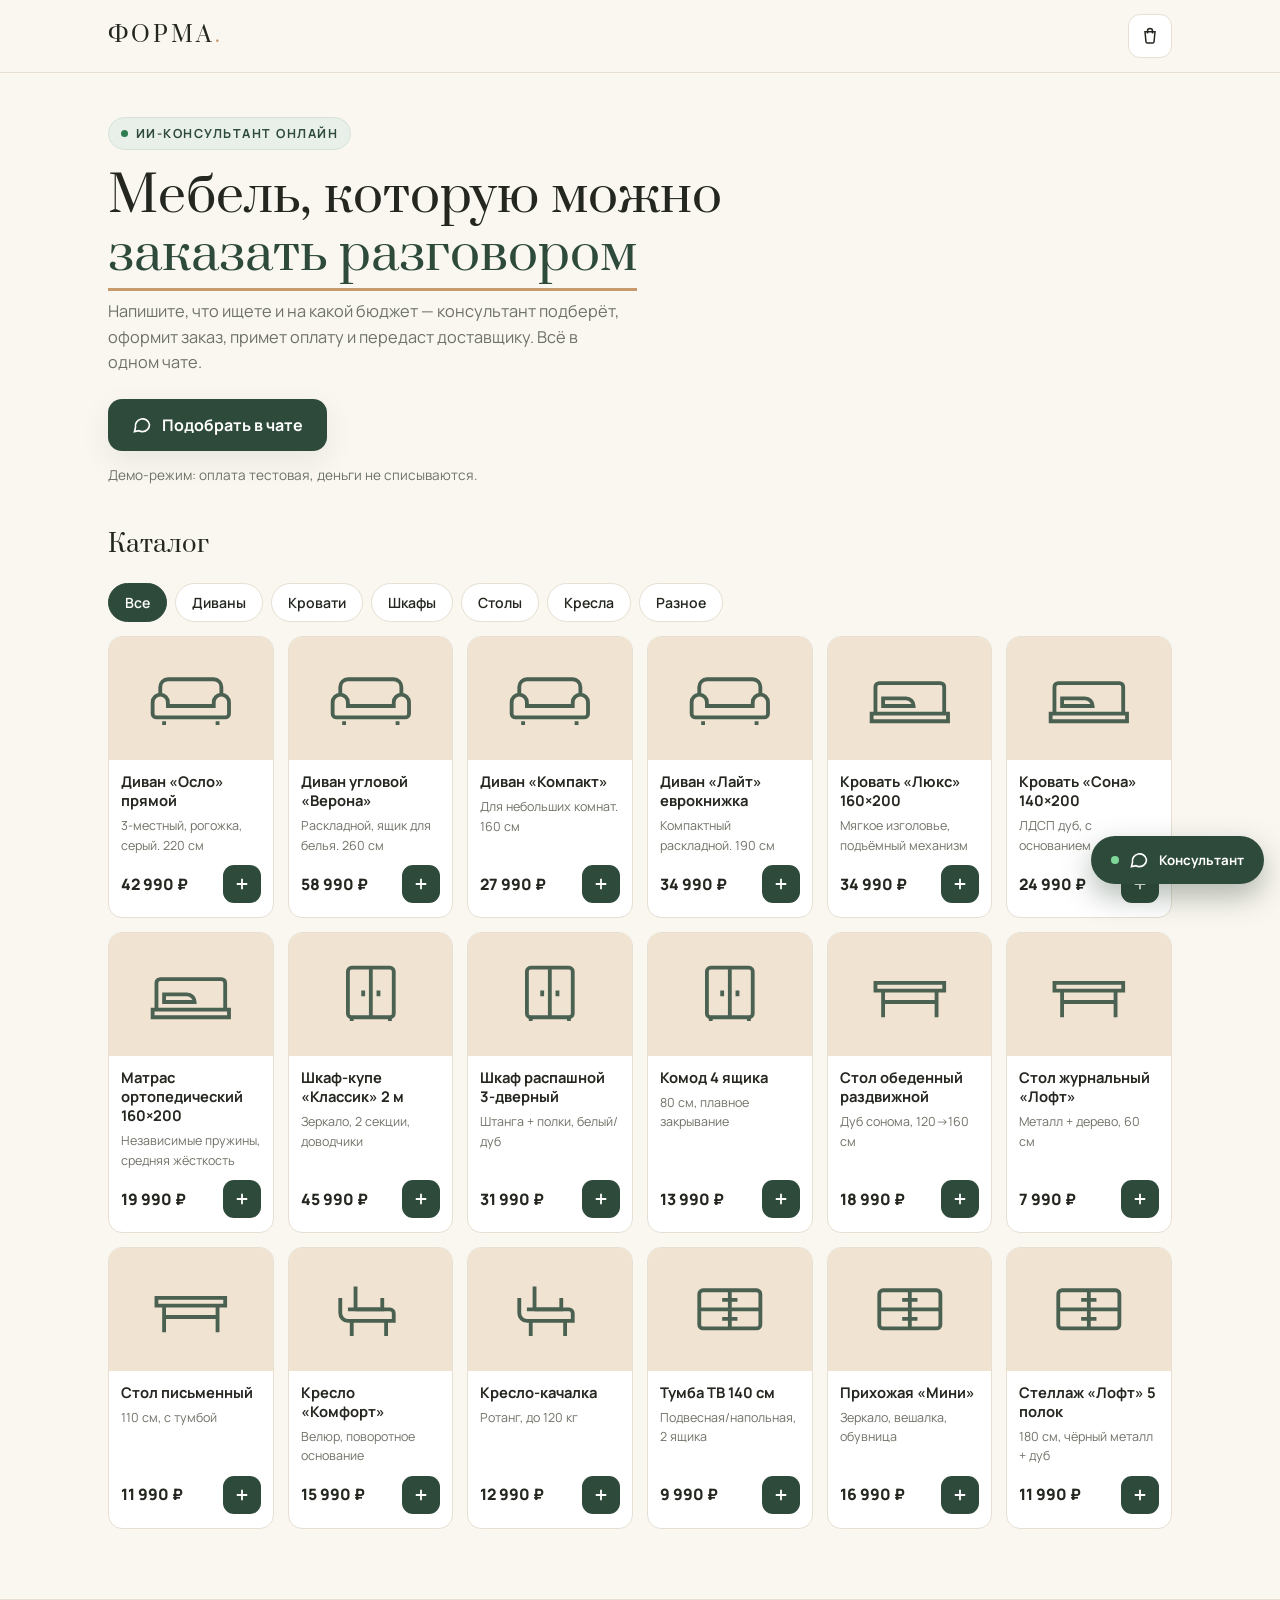
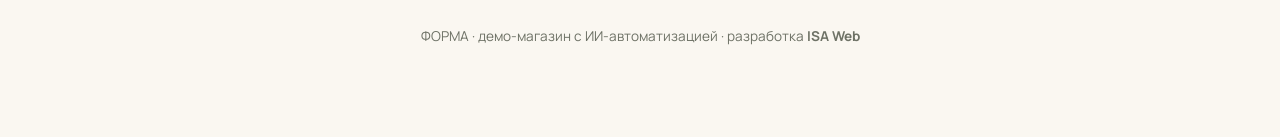
==== index.html @ 39d4b21c "ФОРМА: магазин с ИИ-консультантом" ====
<!DOCTYPE html>
<html lang="ru">
<head>
<meta charset="UTF-8">
<meta name="viewport" content="width=device-width, initial-scale=1.0">
<title>ФОРМА — мебель с ИИ-консультантом</title>
<meta name="description" content="Мебельный магазин, где заказ оформляется в диалоге: подбор, корзина, оплата и передача доставщику — всё в одном чате.">
<link rel="preconnect" href="https://fonts.googleapis.com">
<link rel="preconnect" href="https://fonts.gstatic.com" crossorigin>
<link href="https://fonts.googleapis.com/css2?family=Prata&family=Manrope:wght@400;500;600;700;800&display=swap" rel="stylesheet">
<style>
:root{
  --bg:#FAF7F1;
  --ink:#23271F;
  --muted:#6E7266;
  --forest:#2E4A3B;
  --forest-deep:#213829;
  --oak:#C8996A;
  --oak-soft:#F0E3D2;
  --line:#E6DFD2;
  --card:#FFFFFF;
  --ok:#2E7D4F;
  --r:14px;
  --shadow:0 10px 30px rgba(35,39,31,.08);
  font-size:16px;
}
*{margin:0;padding:0;box-sizing:border-box}
html{scroll-behavior:smooth}
body{
  font-family:'Manrope',system-ui,sans-serif;
  background:var(--bg);color:var(--ink);
  line-height:1.55;
  -webkit-font-smoothing:antialiased;
}
button{font-family:inherit;cursor:pointer;border:none;background:none;touch-action:manipulation}
img,svg{display:block}

/* ---------- header ---------- */
header{
  position:sticky;top:0;z-index:40;
  background:rgba(250,247,241,.92);backdrop-filter:blur(10px);
  border-bottom:1px solid var(--line);
}
.hwrap{max-width:1100px;margin:0 auto;padding:14px 18px;display:flex;align-items:center;justify-content:space-between;gap:12px}
.brand{font-family:'Prata',serif;font-size:1.35rem;letter-spacing:.14em}
.brand span{color:var(--oak)}
.hbtns{display:flex;gap:8px;align-items:center}
.iconbtn{
  position:relative;width:44px;height:44px;border-radius:12px;
  display:grid;place-items:center;color:var(--ink);
  border:1px solid var(--line);background:var(--card);
  transition:background .15s;
}
.iconbtn:active{background:var(--oak-soft)}
.badge{
  position:absolute;top:-6px;right:-6px;min-width:20px;height:20px;padding:0 5px;
  background:var(--forest);color:#fff;border-radius:10px;
  font-size:.72rem;font-weight:800;display:none;place-items:center;
}
.badge.on{display:grid}

/* ---------- hero ---------- */
.hero{max-width:1100px;margin:0 auto;padding:44px 18px 30px}
.eyebrow{
  display:inline-flex;align-items:center;gap:8px;
  font-size:.78rem;font-weight:700;letter-spacing:.12em;text-transform:uppercase;
  color:var(--forest);background:#E9F0EA;border:1px solid #D6E2D8;
  padding:6px 12px;border-radius:999px;margin-bottom:18px;
}
.eyebrow i{width:7px;height:7px;border-radius:50%;background:var(--ok);animation:pulse 2s infinite}
@keyframes pulse{0%,100%{opacity:1}50%{opacity:.35}}
h1{
  font-family:'Prata',serif;font-weight:400;
  font-size:clamp(1.9rem,5.6vw,3.1rem);
  line-height:1.16;max-width:640px;
}
h1 em{font-style:normal;color:var(--forest);border-bottom:3px solid var(--oak)}
.sub{margin:16px 0 24px;color:var(--muted);max-width:520px;font-size:1.02rem}
.cta{
  display:inline-flex;align-items:center;gap:10px;
  background:var(--forest);color:#fff;
  padding:15px 24px;border-radius:14px;
  font-weight:700;font-size:1rem;
  box-shadow:var(--shadow);
  transition:transform .15s,background .15s;
}
.cta:hover{background:var(--forest-deep)}
.cta:active{transform:scale(.97)}
.cta svg{width:20px;height:20px}
.hero-note{margin-top:14px;font-size:.85rem;color:var(--muted)}

/* ---------- catalog ---------- */
.cat-section{max-width:1100px;margin:0 auto;padding:10px 18px 70px}
.cat-head{display:flex;align-items:baseline;justify-content:space-between;gap:14px;margin-bottom:16px}
.cat-head h2{font-family:'Prata',serif;font-weight:400;font-size:1.5rem}
.chips{display:flex;gap:8px;overflow-x:auto;padding:4px 0 14px;-webkit-overflow-scrolling:touch;scrollbar-width:none}
.chips::-webkit-scrollbar{display:none}
.chip{
  flex:0 0 auto;padding:9px 16px;border-radius:999px;
  border:1px solid var(--line);background:var(--card);
  font-weight:600;font-size:.88rem;color:var(--ink);
  transition:all .15s;
}
.chip.on{background:var(--forest);border-color:var(--forest);color:#fff}
.grid{display:grid;grid-template-columns:repeat(auto-fill,minmax(165px,1fr));gap:14px}
.pcard{
  background:var(--card);border:1px solid var(--line);border-radius:var(--r);
  overflow:hidden;display:flex;flex-direction:column;
  transition:transform .18s,box-shadow .18s;
}
.pcard:hover{transform:translateY(-3px);box-shadow:var(--shadow)}
.pimg{aspect-ratio:4/3;background:var(--oak-soft);display:grid;place-items:center}
.pimg svg{width:56%;height:56%;color:var(--forest);opacity:.85}
.pbody{padding:12px 12px 14px;display:flex;flex-direction:column;gap:6px;flex:1}
.pname{font-weight:700;font-size:.92rem;line-height:1.3}
.pdesc{font-size:.78rem;color:var(--muted);flex:1}
.prow{display:flex;align-items:center;justify-content:space-between;gap:8px;margin-top:4px}
.price{font-weight:800;font-size:.98rem}
.addbtn{
  width:38px;height:38px;border-radius:11px;background:var(--forest);color:#fff;
  display:grid;place-items:center;transition:background .15s,transform .1s;
}
.addbtn:active{transform:scale(.9)}
.addbtn svg{width:18px;height:18px}

/* ---------- footer ---------- */
footer{border-top:1px solid var(--line);padding:26px 18px 90px;text-align:center;color:var(--muted);font-size:.85rem}

/* ---------- chat FAB ---------- */
.fab{
  position:fixed;right:16px;bottom:16px;z-index:50;
  display:flex;align-items:center;gap:10px;
  background:var(--forest);color:#fff;
  padding:14px 20px;border-radius:999px;
  font-weight:700;box-shadow:0 12px 30px rgba(33,56,41,.35);
  transition:transform .15s;
}
.fab:active{transform:scale(.95)}
.fab svg{width:20px;height:20px}
.fab .dot{width:8px;height:8px;border-radius:50%;background:#7FD79A;animation:pulse 2s infinite}

/* ---------- chat panel ---------- */
.chat{
  position:fixed;inset:0;z-index:100;display:none;flex-direction:column;
  background:var(--bg);
}
.chat.open{display:flex}
@media(min-width:760px){
  .chat{inset:auto 20px 20px auto;width:410px;height:min(680px,calc(100vh - 40px));
    border-radius:20px;border:1px solid var(--line);box-shadow:0 24px 60px rgba(35,39,31,.25);overflow:hidden}
}
.chead{
  display:flex;align-items:center;gap:12px;padding:14px 16px;
  background:var(--forest);color:#fff;
}
.avatar{
  width:40px;height:40px;border-radius:50%;background:var(--oak);
  display:grid;place-items:center;font-weight:800;font-size:1rem;color:var(--forest-deep);
  flex:0 0 auto;
}
.cwho{flex:1;min-width:0}
.cwho b{display:block;font-size:.95rem}
.cstatus{font-size:.76rem;opacity:.85;display:flex;align-items:center;gap:6px}
.cstatus i{width:6px;height:6px;border-radius:50%;background:#7FD79A}
.cclose{width:40px;height:40px;border-radius:10px;display:grid;place-items:center;color:#fff}
.cclose svg{width:20px;height:20px}
.cbody{flex:1;overflow-y:auto;padding:16px 14px;display:flex;flex-direction:column;gap:10px;-webkit-overflow-scrolling:touch}
.msg{max-width:82%;padding:11px 14px;border-radius:16px;font-size:.93rem;white-space:pre-wrap;word-break:break-word;animation:in .18s ease}
@keyframes in{from{opacity:0;transform:translateY(6px)}to{opacity:1;transform:none}}
.msg.bot{align-self:flex-start;background:var(--card);border:1px solid var(--line);border-bottom-left-radius:6px}
.msg.user{align-self:flex-end;background:var(--forest);color:#fff;border-bottom-right-radius:6px}
.msg.sys{align-self:center;background:var(--oak-soft);border:1px dashed var(--oak);font-size:.8rem;color:#6b5335;max-width:92%;border-radius:12px}
.typing{align-self:flex-start;background:var(--card);border:1px solid var(--line);border-radius:16px;border-bottom-left-radius:6px;padding:14px 16px;display:flex;gap:5px}
.typing i{width:7px;height:7px;border-radius:50%;background:#B9BDB2;animation:tp 1s infinite}
.typing i:nth-child(2){animation-delay:.15s}.typing i:nth-child(3){animation-delay:.3s}
@keyframes tp{0%,100%{opacity:.3;transform:translateY(0)}50%{opacity:1;transform:translateY(-3px)}}

/* product cards inside chat */
.cprods{align-self:flex-start;display:flex;gap:10px;overflow-x:auto;max-width:100%;padding:2px 2px 8px;-webkit-overflow-scrolling:touch;scrollbar-width:none}
.cprods::-webkit-scrollbar{display:none}
.cp{
  flex:0 0 168px;background:var(--card);border:1px solid var(--line);border-radius:14px;overflow:hidden;
}
.cp .pimg{aspect-ratio:16/10}
.cp .pimg svg{width:44%;height:60%}
.cpb{padding:10px 11px 12px}
.cpb .n{font-weight:700;font-size:.83rem;line-height:1.25;min-height:2.1em}
.cpb .p{font-weight:800;font-size:.9rem;margin:5px 0 8px}
.cpb button{
  width:100%;padding:9px 0;border-radius:10px;background:var(--forest);color:#fff;
  font-weight:700;font-size:.8rem;transition:background .15s;
}
.cpb button:active{background:var(--forest-deep)}
.cpb button.added{background:var(--ok)}

/* receipt bubble */
.receipt{
  align-self:flex-start;max-width:88%;background:#fff;border:1px solid var(--line);
  border-radius:14px;padding:14px 16px;font-size:.85rem;animation:in .18s ease;
}
.receipt .rt{font-weight:800;letter-spacing:.06em;font-size:.8rem;text-transform:uppercase;color:var(--forest);display:flex;align-items:center;gap:8px;margin-bottom:8px}
.receipt .rt svg{width:16px;height:16px}
.receipt .row{display:flex;justify-content:space-between;gap:14px;padding:3px 0;color:#444}
.receipt .row.total{border-top:1px dashed var(--line);margin-top:6px;padding-top:8px;font-weight:800;color:var(--ink)}
.receipt .rn{margin-top:8px;font-size:.72rem;color:var(--muted)}

/* quick chips */
.qchips{display:flex;gap:8px;overflow-x:auto;padding:8px 14px;scrollbar-width:none;-webkit-overflow-scrolling:touch}
.qchips::-webkit-scrollbar{display:none}
.qchip{flex:0 0 auto;padding:8px 14px;border-radius:999px;border:1px solid var(--line);background:var(--card);font-size:.82rem;font-weight:600;transition:background .15s}
.qchip:active{background:var(--oak-soft)}

.cinput{display:flex;gap:8px;padding:10px 14px calc(12px + env(safe-area-inset-bottom));border-top:1px solid var(--line);background:var(--bg)}
.cinput input{
  flex:1;padding:13px 16px;border-radius:14px;border:1px solid var(--line);
  background:var(--card);font-family:inherit;font-size:16px;outline:none;
}
.cinput input:focus{border-color:var(--forest)}
.send{
  width:48px;height:48px;border-radius:14px;background:var(--forest);color:#fff;
  display:grid;place-items:center;flex:0 0 auto;transition:transform .1s,opacity .15s;
}
.send:active{transform:scale(.92)}
.send svg{width:20px;height:20px}

/* ---------- cart drawer ---------- */
.scrim{position:fixed;inset:0;background:rgba(20,24,18,.45);z-index:90;display:none}
.scrim.on{display:block}
.drawer{
  position:fixed;right:0;top:0;bottom:0;width:min(400px,100%);z-index:95;
  background:var(--bg);transform:translateX(100%);transition:transform .25s ease;
  display:flex;flex-direction:column;border-left:1px solid var(--line);
}
.drawer.on{transform:none}
.dhead{display:flex;align-items:center;justify-content:space-between;padding:16px 18px;border-bottom:1px solid var(--line)}
.dhead b{font-family:'Prata',serif;font-weight:400;font-size:1.2rem}
.dbody{flex:1;overflow-y:auto;padding:14px 18px;display:flex;flex-direction:column;gap:12px}
.ditem{display:flex;gap:12px;align-items:center;background:var(--card);border:1px solid var(--line);border-radius:12px;padding:10px}
.ditem .pimg{width:64px;height:52px;border-radius:8px;flex:0 0 auto}
.ditem .pimg svg{width:50%;height:60%}
.dinfo{flex:1;min-width:0}
.dinfo b{font-size:.85rem;display:block}
.dinfo span{font-size:.85rem;font-weight:800}
.qty{display:flex;align-items:center;gap:10px}
.qty button{width:30px;height:30px;border-radius:8px;border:1px solid var(--line);background:#fff;font-weight:800;font-size:1rem}
.dempty{text-align:center;color:var(--muted);padding:50px 20px;font-size:.9rem}
.dfoot{padding:14px 18px calc(16px + env(safe-area-inset-bottom));border-top:1px solid var(--line)}
.dtotal{display:flex;justify-content:space-between;font-weight:800;margin-bottom:12px}
.dcta{width:100%;padding:15px 0;border-radius:14px;background:var(--forest);color:#fff;font-weight:700;font-size:.95rem;display:flex;align-items:center;justify-content:center;gap:8px}
.dcta svg{width:18px;height:18px}

/* ---------- payment modal ---------- */
.paywrap{position:fixed;inset:0;z-index:120;display:none;place-items:center;background:rgba(20,24,18,.55);padding:18px}
.paywrap.on{display:grid}
.pay{
  width:min(380px,100%);background:#fff;border-radius:20px;padding:24px 22px;
  animation:in .2s ease;
}
.pay .plogo{display:flex;align-items:center;justify-content:space-between;margin-bottom:16px}
.pay .plogo b{font-size:1.05rem}
.testtag{font-size:.68rem;font-weight:800;letter-spacing:.08em;background:#FFF3D6;color:#8a6a1d;border:1px solid #efd9a0;padding:4px 9px;border-radius:999px;text-transform:uppercase}
.pay .porder{font-size:.82rem;color:var(--muted);margin-bottom:4px}
.pay .psum{font-size:2rem;font-weight:800;margin-bottom:18px}
.paybtn{
  width:100%;padding:16px 0;border-radius:14px;background:#1A1A2E;color:#fff;
  font-weight:700;font-size:.95rem;display:flex;align-items:center;justify-content:center;gap:10px;
}
.paybtn svg{width:20px;height:20px}
.paybtn:disabled{opacity:.6}
.paycancel{width:100%;margin-top:10px;padding:12px 0;color:var(--muted);font-weight:600;font-size:.85rem}
.spin{width:18px;height:18px;border:2.5px solid rgba(255,255,255,.3);border-top-color:#fff;border-radius:50%;animation:sp .7s linear infinite}
@keyframes sp{to{transform:rotate(360deg)}}
.paydone{text-align:center;padding:10px 0}
.paydone .ok{width:64px;height:64px;border-radius:50%;background:#E6F4EA;display:grid;place-items:center;margin:0 auto 14px}
.paydone .ok svg{width:30px;height:30px;color:var(--ok)}
.paydone b{font-size:1.1rem}
.paydone p{color:var(--muted);font-size:.85rem;margin-top:6px}

@media(prefers-reduced-motion:reduce){*{animation:none!important;transition:none!important}}
</style>
</head>
<body>

<header>
  <div class="hwrap">
    <div class="brand">ФОРМА<span>.</span></div>
    <div class="hbtns">
      <button class="iconbtn" id="cartBtn" aria-label="Корзина">
        <svg viewBox="0 0 24 24" fill="none" stroke="currentColor" stroke-width="1.8" width="20" height="20"><path d="M6 7h12l-1.2 12.2a1.5 1.5 0 0 1-1.5 1.3H8.7a1.5 1.5 0 0 1-1.5-1.3L6 7Z"/><path d="M9 9V6a3 3 0 0 1 6 0v3"/></svg>
        <span class="badge" id="cartBadge">0</span>
      </button>
    </div>
  </div>
</header>

<section class="hero">
  <div class="eyebrow"><i></i>ИИ-консультант онлайн</div>
  <h1>Мебель, которую можно <em>заказать разговором</em></h1>
  <p class="sub">Напишите, что ищете и на какой бюджет — консультант подберёт, оформит заказ, примет оплату и передаст доставщику. Всё в одном чате.</p>
  <button class="cta" onclick="openChat()">
    <svg viewBox="0 0 24 24" fill="none" stroke="currentColor" stroke-width="2"><path d="M21 11.5a8.4 8.4 0 0 1-8.5 8.4c-1.5 0-3-.4-4.2-1.1L3 20l1.2-5.2A8.4 8.4 0 1 1 21 11.5Z"/></svg>
    Подобрать в чате
  </button>
  <p class="hero-note">Демо-режим: оплата тестовая, деньги не списываются.</p>
</section>

<section class="cat-section" id="catalog">
  <div class="cat-head"><h2>Каталог</h2></div>
  <div class="chips" id="chips"></div>
  <div class="grid" id="grid"></div>
</section>

<footer>ФОРМА · демо-магазин с ИИ-автоматизацией · разработка <b>ISA Web</b></footer>

<button class="fab" id="fab" onclick="openChat()">
  <span class="dot"></span>
  <svg viewBox="0 0 24 24" fill="none" stroke="currentColor" stroke-width="2"><path d="M21 11.5a8.4 8.4 0 0 1-8.5 8.4c-1.5 0-3-.4-4.2-1.1L3 20l1.2-5.2A8.4 8.4 0 1 1 21 11.5Z"/></svg>
  Консультант
</button>

<!-- chat -->
<div class="chat" id="chat" role="dialog" aria-label="Чат с консультантом">
  <div class="chead">
    <div class="avatar">А</div>
    <div class="cwho"><b>Амина · ФОРМА</b><span class="cstatus"><i></i>онлайн, отвечает сразу</span></div>
    <button class="cclose" onclick="closeChat()" aria-label="Закрыть чат">
      <svg viewBox="0 0 24 24" fill="none" stroke="currentColor" stroke-width="2"><path d="M6 6l12 12M18 6L6 18"/></svg>
    </button>
  </div>
  <div class="cbody" id="cbody"></div>
  <div class="qchips" id="qchips"></div>
  <div class="cinput">
    <input id="cinput" type="text" placeholder="Сообщение…" autocomplete="off" enterkeyhint="send">
    <button class="send" id="csend" aria-label="Отправить">
      <svg viewBox="0 0 24 24" fill="none" stroke="currentColor" stroke-width="2"><path d="M22 2 11 13M22 2l-7 20-4-9-9-4 20-7Z"/></svg>
    </button>
  </div>
</div>

<!-- cart -->
<div class="scrim" id="scrim" onclick="closeCart()"></div>
<aside class="drawer" id="drawer" aria-label="Корзина">
  <div class="dhead"><b>Корзина</b>
    <button class="iconbtn" onclick="closeCart()" aria-label="Закрыть корзину"><svg viewBox="0 0 24 24" fill="none" stroke="currentColor" stroke-width="2" width="18" height="18"><path d="M6 6l12 12M18 6L6 18"/></svg></button>
  </div>
  <div class="dbody" id="dbody"></div>
  <div class="dfoot" id="dfoot" style="display:none">
    <div class="dtotal"><span>Итого</span><span id="dtotal">0 ₽</span></div>
    <button class="dcta" onclick="checkoutFromCart()">
      <svg viewBox="0 0 24 24" fill="none" stroke="currentColor" stroke-width="2"><path d="M21 11.5a8.4 8.4 0 0 1-8.5 8.4c-1.5 0-3-.4-4.2-1.1L3 20l1.2-5.2A8.4 8.4 0 1 1 21 11.5Z"/></svg>
      Оформить в чате
    </button>
  </div>
</aside>

<!-- payment -->
<div class="paywrap" id="paywrap">
  <div class="pay" id="paybox"></div>
</div>

<script>
/* ================= CONFIG =================
   WORKER_URL — Cloudflare Worker (прокси к Claude API). Пусто = локальный демо-режим.
   TG_* — уведомления о заказах (бот-доставщик). Пусто = имитация в чате.       */
const CONFIG = {
  WORKER_URL: "",
  TG_BOT_TOKEN: "",
  TG_CHAT_ID: ""
};

/* ================= CATALOG ================= */
const CATS = {sofa:"Диваны",bed:"Кровати",wardrobe:"Шкафы",table:"Столы",chair:"Кресла",misc:"Разное"};
const ICONS = {
  sofa:'<svg viewBox="0 0 48 32" fill="none" stroke="currentColor" stroke-width="2"><path d="M8 14v-4a4 4 0 0 1 4-4h24a4 4 0 0 1 4 4v4"/><path d="M4 18a4 4 0 0 1 8 0v2h24v-2a4 4 0 0 1 8 0v6a2 2 0 0 1-2 2H6a2 2 0 0 1-2-2v-6Z"/><path d="M10 28v2M38 28v2"/></svg>',
  bed:'<svg viewBox="0 0 48 32" fill="none" stroke="currentColor" stroke-width="2"><path d="M6 24V10a2 2 0 0 1 2-2h32a2 2 0 0 1 2 2v14"/><path d="M4 24h40v4H4z"/><path d="M10 16h12a4 4 0 0 1 4 4H10v-4Z"/></svg>',
  wardrobe:'<svg viewBox="0 0 48 32" fill="none" stroke="currentColor" stroke-width="2"><rect x="12" y="2" width="24" height="26" rx="2"/><path d="M24 2v26M20 14v3M28 14v3M14 28v2M34 28v2"/></svg>',
  table:'<svg viewBox="0 0 48 32" fill="none" stroke="currentColor" stroke-width="2"><path d="M6 10h36v4H6z"/><path d="M10 14v14M38 14v14M10 20h28"/></svg>',
  chair:'<svg viewBox="0 0 48 32" fill="none" stroke="currentColor" stroke-width="2"><path d="M16 4v12M16 16h14v-6"/><path d="M12 16h22a2 2 0 0 1 2 2v4H12a4 4 0 0 1-4-4v-8"/><path d="M14 22v8M32 22v8"/></svg>',
  misc:'<svg viewBox="0 0 48 32" fill="none" stroke="currentColor" stroke-width="2"><rect x="8" y="6" width="32" height="20" rx="2"/><path d="M8 16h32M24 6v20M20 11h8M20 21h8"/></svg>'
};
const P = [
 {id:1, cat:"sofa", name:"Диван «Осло» прямой", price:42990, small:false, d:"3-местный, рогожка, серый. 220 см"},
 {id:2, cat:"sofa", name:"Диван угловой «Верона»", price:58990, small:false, d:"Раскладной, ящик для белья. 260 см"},
 {id:3, cat:"sofa", name:"Диван «Компакт»", price:27990, small:true, d:"Для небольших комнат. 160 см"},
 {id:4, cat:"sofa", name:"Диван «Лайт» еврокнижка", price:34990, small:true, d:"Компактный раскладной. 190 см"},
 {id:5, cat:"bed", name:"Кровать «Люкс» 160×200", price:34990, small:false, d:"Мягкое изголовье, подъёмный механизм"},
 {id:6, cat:"bed", name:"Кровать «Сона» 140×200", price:24990, small:true, d:"ЛДСП дуб, с основанием"},
 {id:7, cat:"bed", name:"Матрас ортопедический 160×200", price:19990, small:false, d:"Независимые пружины, средняя жёсткость"},
 {id:8, cat:"wardrobe", name:"Шкаф-купе «Классик» 2 м", price:45990, small:false, d:"Зеркало, 2 секции, доводчики"},
 {id:9, cat:"wardrobe", name:"Шкаф распашной 3-дверный", price:31990, small:false, d:"Штанга + полки, белый/дуб"},
 {id:10,cat:"wardrobe",name:"Комод 4 ящика", price:13990, small:true, d:"80 см, плавное закрывание"},
 {id:11,cat:"table", name:"Стол обеденный раздвижной", price:18990, small:false, d:"Дуб сонома, 120→160 см"},
 {id:12,cat:"table", name:"Стол журнальный «Лофт»", price:7990, small:true, d:"Металл + дерево, 60 см"},
 {id:13,cat:"table", name:"Стол письменный", price:11990, small:true, d:"110 см, с тумбой"},
 {id:14,cat:"chair", name:"Кресло «Комфорт»", price:15990, small:true, d:"Велюр, поворотное основание"},
 {id:15,cat:"chair", name:"Кресло-качалка", price:12990, small:true, d:"Ротанг, до 120 кг"},
 {id:16,cat:"misc", name:"Тумба ТВ 140 см", price:9990, small:true, d:"Подвесная/напольная, 2 ящика"},
 {id:17,cat:"misc", name:"Прихожая «Мини»", price:16990, small:true, d:"Зеркало, вешалка, обувница"},
 {id:18,cat:"misc", name:"Стеллаж «Лофт» 5 полок", price:11990, small:true, d:"180 см, чёрный металл + дуб"}
];
const fmt = n => n.toLocaleString("ru-RU") + " ₽";
const byId = id => P.find(p=>p.id===id);

/* ================= CATALOG RENDER ================= */
let activeCat = "all";
function renderChips(){
  const el = document.getElementById("chips");
  el.innerHTML = `<button class="chip ${activeCat==='all'?'on':''}" data-c="all">Все</button>` +
    Object.entries(CATS).map(([k,v])=>`<button class="chip ${activeCat===k?'on':''}" data-c="${k}">${v}</button>`).join("");
  el.querySelectorAll(".chip").forEach(b=>b.onclick=()=>{activeCat=b.dataset.c;renderChips();renderGrid();});
}
function renderGrid(){
  const list = activeCat==="all" ? P : P.filter(p=>p.cat===activeCat);
  document.getElementById("grid").innerHTML = list.map(p=>`
    <div class="pcard">
      <div class="pimg" aria-hidden="true">${ICONS[p.cat]}</div>
      <div class="pbody">
        <div class="pname">${p.name}</div>
        <div class="pdesc">${p.d}</div>
        <div class="prow">
          <span class="price">${fmt(p.price)}</span>
          <button class="addbtn" onclick="addToCart(${p.id},this)" aria-label="В корзину">
            <svg viewBox="0 0 24 24" fill="none" stroke="currentColor" stroke-width="2.4"><path d="M12 5v14M5 12h14"/></svg>
          </button>
        </div>
      </div>
    </div>`).join("");
}

/* ================= CART ================= */
const cart = new Map(); // id -> qty
function cartCount(){let n=0;cart.forEach(q=>n+=q);return n}
function cartTotal(){let s=0;cart.forEach((q,id)=>s+=byId(id).price*q);return s}
function addToCart(id, btn){
  cart.set(id,(cart.get(id)||0)+1);
  syncCart();
  if(btn){const s=btn.innerHTML;btn.style.background="var(--ok)";setTimeout(()=>btn.style.background="",600);}
}
function syncCart(){
  const b=document.getElementById("cartBadge");
  const n=cartCount();
  b.textContent=n; b.classList.toggle("on",n>0);
  renderDrawer();
}
function renderDrawer(){
  const body=document.getElementById("dbody"), foot=document.getElementById("dfoot");
  if(cart.size===0){body.innerHTML=`<div class="dempty">Корзина пустая.<br>Откройте чат — Амина подберёт.</div>`;foot.style.display="none";return}
  foot.style.display="block";
  document.getElementById("dtotal").textContent=fmt(cartTotal());
  body.innerHTML=[...cart.entries()].map(([id,q])=>{const p=byId(id);return `
    <div class="ditem">
      <div class="pimg">${ICONS[p.cat]}</div>
      <div class="dinfo"><b>${p.name}</b><span>${fmt(p.price)}</span></div>
      <div class="qty">
        <button onclick="chQty(${id},-1)" aria-label="Меньше">−</button><span>${q}</span><button onclick="chQty(${id},1)" aria-label="Больше">+</button>
      </div>
    </div>`}).join("");
}
function chQty(id,d){
  const q=(cart.get(id)||0)+d;
  if(q<=0)cart.delete(id);else cart.set(id,q);
  syncCart();
}
function openCart(){document.getElementById("drawer").classList.add("on");document.getElementById("scrim").classList.add("on")}
function closeCart(){document.getElementById("drawer").classList.remove("on");document.getElementById("scrim").classList.remove("on")}
document.getElementById("cartBtn").onclick=openCart;
function checkoutFromCart(){closeCart();openChat();handleUser("Оформить заказ");}

/* ================= CHAT UI ================= */
const cbody=document.getElementById("cbody");
let chatOpened=false;
function openChat(){
  document.getElementById("chat").classList.add("open");
  document.getElementById("fab").style.display="none";
  if(!chatOpened){chatOpened=true;botSay("Ассаламу алейкум! Я Амина, консультант ФОРМЫ 🌿\nПодберу мебель под вашу комнату и бюджет, оформлю заказ прямо здесь.\n\nЧто ищете?");}
  setQuick(["Диван до 40 тысяч","Кровать в спальню","Что-то в маленькую комнату","Оформить заказ"]);
}
function closeChat(){document.getElementById("chat").classList.remove("open");document.getElementById("fab").style.display="flex"}
function scrollDown(){cbody.scrollTop=cbody.scrollHeight}
function addMsg(cls,text){
  const d=document.createElement("div");d.className="msg "+cls;d.textContent=text;
  cbody.appendChild(d);scrollDown();
}
function botSay(t){addMsg("bot",t)}
function sysSay(t){addMsg("sys",t)}
let typingEl=null;
function typing(on){
  if(on&&!typingEl){typingEl=document.createElement("div");typingEl.className="typing";typingEl.innerHTML="<i></i><i></i><i></i>";cbody.appendChild(typingEl);scrollDown()}
  if(!on&&typingEl){typingEl.remove();typingEl=null}
}
let lastShown=[];
function showProducts(ids){
  lastShown=ids.slice(0,4);
  const w=document.createElement("div");w.className="cprods";
  w.innerHTML=lastShown.map(id=>{const p=byId(id);return `
    <div class="cp">
      <div class="pimg">${ICONS[p.cat]}</div>
      <div class="cpb">
        <div class="n">${p.name}</div>
        <div class="p">${fmt(p.price)}</div>
        <button onclick="chatAdd(${p.id},this)">В корзину</button>
      </div>
    </div>`}).join("");
  cbody.appendChild(w);scrollDown();
}
function chatAdd(id,btn){
  addToCart(id);
  btn.textContent="Добавлено ✓";btn.classList.add("added");
  setTimeout(()=>botSay(`${byId(id).name} — в корзине. Итого: ${fmt(cartTotal())}.\nДобавить что-то ещё или оформляем?`),350);
  setQuick(["Оформить заказ","Показать ещё"]);
}
function setQuick(arr){
  document.getElementById("qchips").innerHTML=arr.map(t=>`<button class="qchip" onclick="quick('${t.replace(/'/g,"\\'")}')">${t}</button>`).join("");
}
function quick(t){handleUser(t)}
const inp=document.getElementById("cinput");
document.getElementById("csend").onclick=()=>{if(inp.value.trim())handleUser(inp.value.trim())};
inp.addEventListener("keydown",e=>{if(e.key==="Enter"&&inp.value.trim())handleUser(inp.value.trim())});

/* ================= BRAIN ROUTER ================= */
async function handleUser(text){
  addMsg("user",text);
  inp.value="";
  typing(true);
  const delay=400+Math.random()*500;
  if(CONFIG.WORKER_URL){
    try{ await aiTurn(text); typing(false); return }
    catch(e){ console.warn("AI недоступен, локальный режим:",e) }
  }
  setTimeout(()=>{typing(false);demoBrain(text)},delay);
}

/* ---------- AI mode (Claude через Cloudflare Worker) ---------- */
const history=[];
const SYS = () => `Ты — Амина, консультант мебельного магазина ФОРМА (Махачкала). Говоришь по-русски, коротко, живо, по-человечески, без канцелярита. Каталог (JSON): ${JSON.stringify(P)}.
Корзина клиента сейчас: ${JSON.stringify([...cart.entries()].map(([id,q])=>({id,q})))}.
Твоя задача: подобрать товар под запрос (бюджет, комната, категория), добавить в корзину по просьбе, оформить заказ (собери имя, телефон, адрес — по одному вопросу за раз), затем действие order.
ОТВЕЧАЙ ТОЛЬКО валидным JSON без пояснений и без markdown:
{"say":"текст ответа","action":null|"show"|"add"|"order","ids":[id,...],"order":{"name":"","phone":"","address":""}}
"show" — показать карточки товаров ids. "add" — добавить ids в корзину. "order" — все данные собраны и клиент подтвердил заказ (заполни order). Не выдумывай товары вне каталога. Максимум 3 товара в show.`;
async function aiTurn(text){
  history.push({role:"user",content:text});
  const r=await fetch(CONFIG.WORKER_URL,{
    method:"POST",headers:{"Content-Type":"application/json"},
    body:JSON.stringify({model:"claude-sonnet-4-6",max_tokens:700,system:SYS(),messages:history.slice(-16)})
  });
  if(!r.ok)throw new Error("worker "+r.status);
  const data=await r.json();
  const raw=(data.content||[]).map(c=>c.text||"").join("");
  history.push({role:"assistant",content:raw});
  let j; try{ j=JSON.parse(raw.replace(/```json|```/g,"").trim()) }catch(e){ botSay(raw); return }
  typing(false);
  if(j.say)botSay(j.say);
  if(j.action==="show"&&j.ids?.length)showProducts(j.ids);
  if(j.action==="add"&&j.ids?.length){j.ids.forEach(id=>addToCart(id))}
  if(j.action==="order"&&j.order){order.name=j.order.name;order.phone=j.order.phone;order.address=j.order.address;startPayment()}
}

/* ---------- Demo brain (локальный, без API) ---------- */
let state="browse";
const order={name:"",phone:"",address:"",num:100+Math.floor(Math.random()*900)};
const CATWORDS={sofa:["диван","софа"],bed:["кроват","спальн","матрас"],wardrobe:["шкаф","комод","купе"],table:["стол"],chair:["кресл","качалк"],misc:["тумб","прихож","стеллаж","полк"]};
function parseBudget(t){
  const m=t.match(/до\s*(\d[\d\s]*)\s*(тыс|т\b|к\b)?/i)||t.match(/(\d[\d\s]*)\s*(тыс|т\b|к\b)/i);
  if(!m)return null;
  let n=parseInt(m[1].replace(/\s/g,""));
  if(m[2]||n<1000)n*=1000;
  return n;
}
function ordinal(t){
  if(/перв|№?\s*1\b|один/.test(t))return 0;
  if(/втор|№?\s*2\b|два/.test(t))return 1;
  if(/трет|№?\s*3\b|три/.test(t))return 2;
  return -1;
}
function demoBrain(text){
  const t=text.toLowerCase();

  if(state==="name"){
    order.name=text.trim();state="phone";
    botSay(`Приятно, ${order.name}! Теперь номер телефона — по нему менеджер подтвердит доставку.`);
    setQuick([]);return;
  }
  if(state==="phone"){
    const digits=text.replace(/\D/g,"");
    if(digits.length<7){botSay("Кажется, в номере не хватает цифр. Напишите в формате 8 928 123-45-67.");return}
    order.phone=text.trim();state="address";
    botSay("Записала. Адрес доставки? Город, улица, дом.");return;
  }
  if(state==="address"){
    order.address=text.trim();state="confirm";
    const items=[...cart.entries()].map(([id,q])=>`• ${byId(id).name} ×${q}`).join("\n");
    botSay(`Проверим заказ №${order.num}:\n\n${items}\n\nИтого: ${fmt(cartTotal())}\nПолучатель: ${order.name}, ${order.phone}\nАдрес: ${order.address}\n\nВсё верно? Если да — пришлю оплату.`);
    setQuick(["Да, всё верно","Изменить"]);return;
  }
  if(state==="confirm"){
    if(/да|верно|подтвер|оплат|ок/.test(t)){state="browse";setQuick([]);startPayment();return}
    if(/нет|измен|не так/.test(t)){state="name";botSay("Хорошо, начнём заново. Как вас зовут?");return}
    botSay("Просто напишите «да», если всё верно, или «изменить».");return;
  }

  /* browse mode */
  if(/оформ|заказ|купить|оплат/.test(t)&&!/показ/.test(t)){
    if(cart.size===0){botSay("Корзина пока пустая. Скажите, что ищете — подберу, и сразу оформим.");setQuick(["Диван до 40 тысяч","Кровать в спальню"]);return}
    state="name";
    botSay(`В корзине ${cartCount()} товар(а) на ${fmt(cartTotal())}. Оформляем!\n\nКак вас зовут?`);
    setQuick([]);return;
  }
  const oi=ordinal(t);
  if(/беру|возьму|добавь|давай|этот|её|его/.test(t)&&lastShown.length){
    const id=oi>=0&&lastShown[oi]?lastShown[oi]:lastShown[0];
    addToCart(id);
    botSay(`${byId(id).name} — в корзине. Итого: ${fmt(cartTotal())}.\nЕщё что-то или оформляем?`);
    setQuick(["Оформить заказ","Показать ещё"]);return;
  }
  if(/ещё|еще|друго|показ/.test(t)&&lastShown.length){
    const cat=byId(lastShown[0]).cat;
    const rest=P.filter(p=>p.cat===cat&&!lastShown.includes(p.id)).slice(0,3).map(p=>p.id);
    if(rest.length){botSay("Вот ещё варианты:");showProducts(rest)}
    else{botSay("В этой категории это всё. Посмотрим другую? Диваны, кровати, шкафы, столы, кресла.")}
    return;
  }
  let cat=null;
  for(const[k,words]of Object.entries(CATWORDS)){if(words.some(w=>t.includes(w))){cat=k;break}}
  const budget=parseBudget(t);
  const small=/маленьк|небольш|компакт|студи|однушк/.test(t);
  if(cat||budget||small){
    let list=P.filter(p=>(!cat||p.cat===cat)&&(!budget||p.price<=budget)&&(!small||p.small));
    if(!list.length&&budget){list=P.filter(p=>(!cat||p.cat===cat)).sort((a,b)=>a.price-b.price).slice(0,2);
      botSay(`В бюджет ${fmt(budget)} точного попадания нет, но вот самое близкое:`);showProducts(list.map(p=>p.id));
      setQuick(["Беру первый","Показать ещё"]);return}
    list.sort((a,b)=>a.price-b.price);
    const say=[cat?CATS[cat]:"Варианты",budget?`до ${fmt(budget)}`:"",small?"для небольшой комнаты":""].filter(Boolean).join(" ");
    botSay(`${say} — вот что подойдёт:`);
    showProducts(list.slice(0,3).map(p=>p.id));
    setQuick(["Беру первый","Беру второй","Показать ещё","Оформить заказ"]);return;
  }
  if(/салам|привет|здравств|ассалам/.test(t)){botSay("Ваалейкум ассалам! Что подбираем — диван, кровать, шкаф? Могу сразу с учётом бюджета.");return}
  if(/доставк/.test(t)){botSay("Доставка по Махачкале — бесплатно от 15 000 ₽, обычно на следующий день. Сборка — договоримся с мастером. Что-то присмотрели?");return}
  botSay("Подскажите, что ищете: диван, кровать, шкаф, стол или кресло? Можно с бюджетом — например, «диван до 40 тысяч».");
  setQuick(["Диван до 40 тысяч","Кровать в спальню","Шкаф-купе"]);
}

/* ================= PAYMENT (тестовый режим) ================= */
function startPayment(){
  const box=document.getElementById("paybox");
  box.innerHTML=`
    <div class="plogo"><b>Оплата заказа</b><span class="testtag">Тестовый режим</span></div>
    <div class="porder">Заказ №${order.num} · ФОРМА</div>
    <div class="psum">${fmt(cartTotal())}</div>
    <button class="paybtn" id="paygo">
      <svg viewBox="0 0 24 24" fill="none" stroke="currentColor" stroke-width="2"><rect x="2" y="5" width="20" height="14" rx="2"/><path d="M2 10h20"/></svg>
      Оплатить через СБП
    </button>
    <button class="paycancel" onclick="document.getElementById('paywrap').classList.remove('on')">Отмена</button>`;
  document.getElementById("paywrap").classList.add("on");
  document.getElementById("paygo").onclick=payGo;
  botSay("Отправила счёт на оплату 👆 В демо деньги не списываются.");
}
function payGo(){
  const b=document.getElementById("paygo");
  b.disabled=true;b.innerHTML='<span class="spin"></span> Обработка…';
  setTimeout(()=>{
    document.getElementById("paybox").innerHTML=`
      <div class="paydone">
        <div class="ok"><svg viewBox="0 0 24 24" fill="none" stroke="currentColor" stroke-width="2.6"><path d="M4 12.5 10 18 20 6.5"/></svg></div>
        <b>Оплата прошла</b>
        <p>Заказ №${order.num} · ${fmt(cartTotal())}<br>Чек отправлен в чат</p>
      </div>`;
    setTimeout(finishOrder,1100);
  },1600);
}
function finishOrder(){
  document.getElementById("paywrap").classList.remove("on");
  /* чек */
  const items=[...cart.entries()];
  const r=document.createElement("div");r.className="receipt";
  r.innerHTML=`
    <div class="rt"><svg viewBox="0 0 24 24" fill="none" stroke="currentColor" stroke-width="2"><path d="M6 2h12v20l-3-2-3 2-3-2-3 2V2Z"/><path d="M9 8h6M9 12h6"/></svg>Кассовый чек · заказ №${order.num}</div>
    ${items.map(([id,q])=>`<div class="row"><span>${byId(id).name} ×${q}</span><span>${fmt(byId(id).price*q)}</span></div>`).join("")}
    <div class="row total"><span>Итого</span><span>${fmt(cartTotal())}</span></div>
    <div class="rn">Оплата: СБП · тестовый режим, деньги не списаны.<br>В боевой версии чек формирует онлайн-касса (54-ФЗ).</div>`;
  cbody.appendChild(r);scrollDown();
  botSay(`Готово, ${order.name}! Заказ №${order.num} оплачен ✅\nПередаю доставщику — с вами свяжутся для согласования времени.`);
  sendDelivery();
  cart.clear();syncCart();lastShown=[];
  setQuick(["Подобрать ещё"]);
}
async function sendDelivery(){
  const items=[...cart.entries()].map(([id,q])=>`• ${byId(id).name} ×${q} — ${fmt(byId(id).price*q)}`).join("\n");
  const msg=`🚚 НОВЫЙ ЗАКАЗ №${order.num}\n\n${items}\n\nИтого: ${fmt(cartTotal())} (оплачено, тест)\n\nКлиент: ${order.name}\nТел: ${order.phone}\nАдрес: ${order.address}\n\n— оформлено ИИ-консультантом ФОРМА`;
  if(CONFIG.TG_BOT_TOKEN&&CONFIG.TG_CHAT_ID){
    try{
      await fetch(`https://api.telegram.org/bot${CONFIG.TG_BOT_TOKEN}/sendMessage`,{
        method:"POST",headers:{"Content-Type":"application/json"},
        body:JSON.stringify({chat_id:CONFIG.TG_CHAT_ID,text:msg})
      });
      sysSay("Заявка отправлена доставщику в Telegram ✓");
    }catch(e){sysSay("Не удалось отправить в Telegram — проверьте токен. Заявка:\n\n"+msg)}
  }else{
    sysSay("Заявка доставщику (демо, Telegram не подключён):\n\n"+msg);
  }
}

/* init */
renderChips();renderGrid();syncCart();
</script>
</body>
</html>
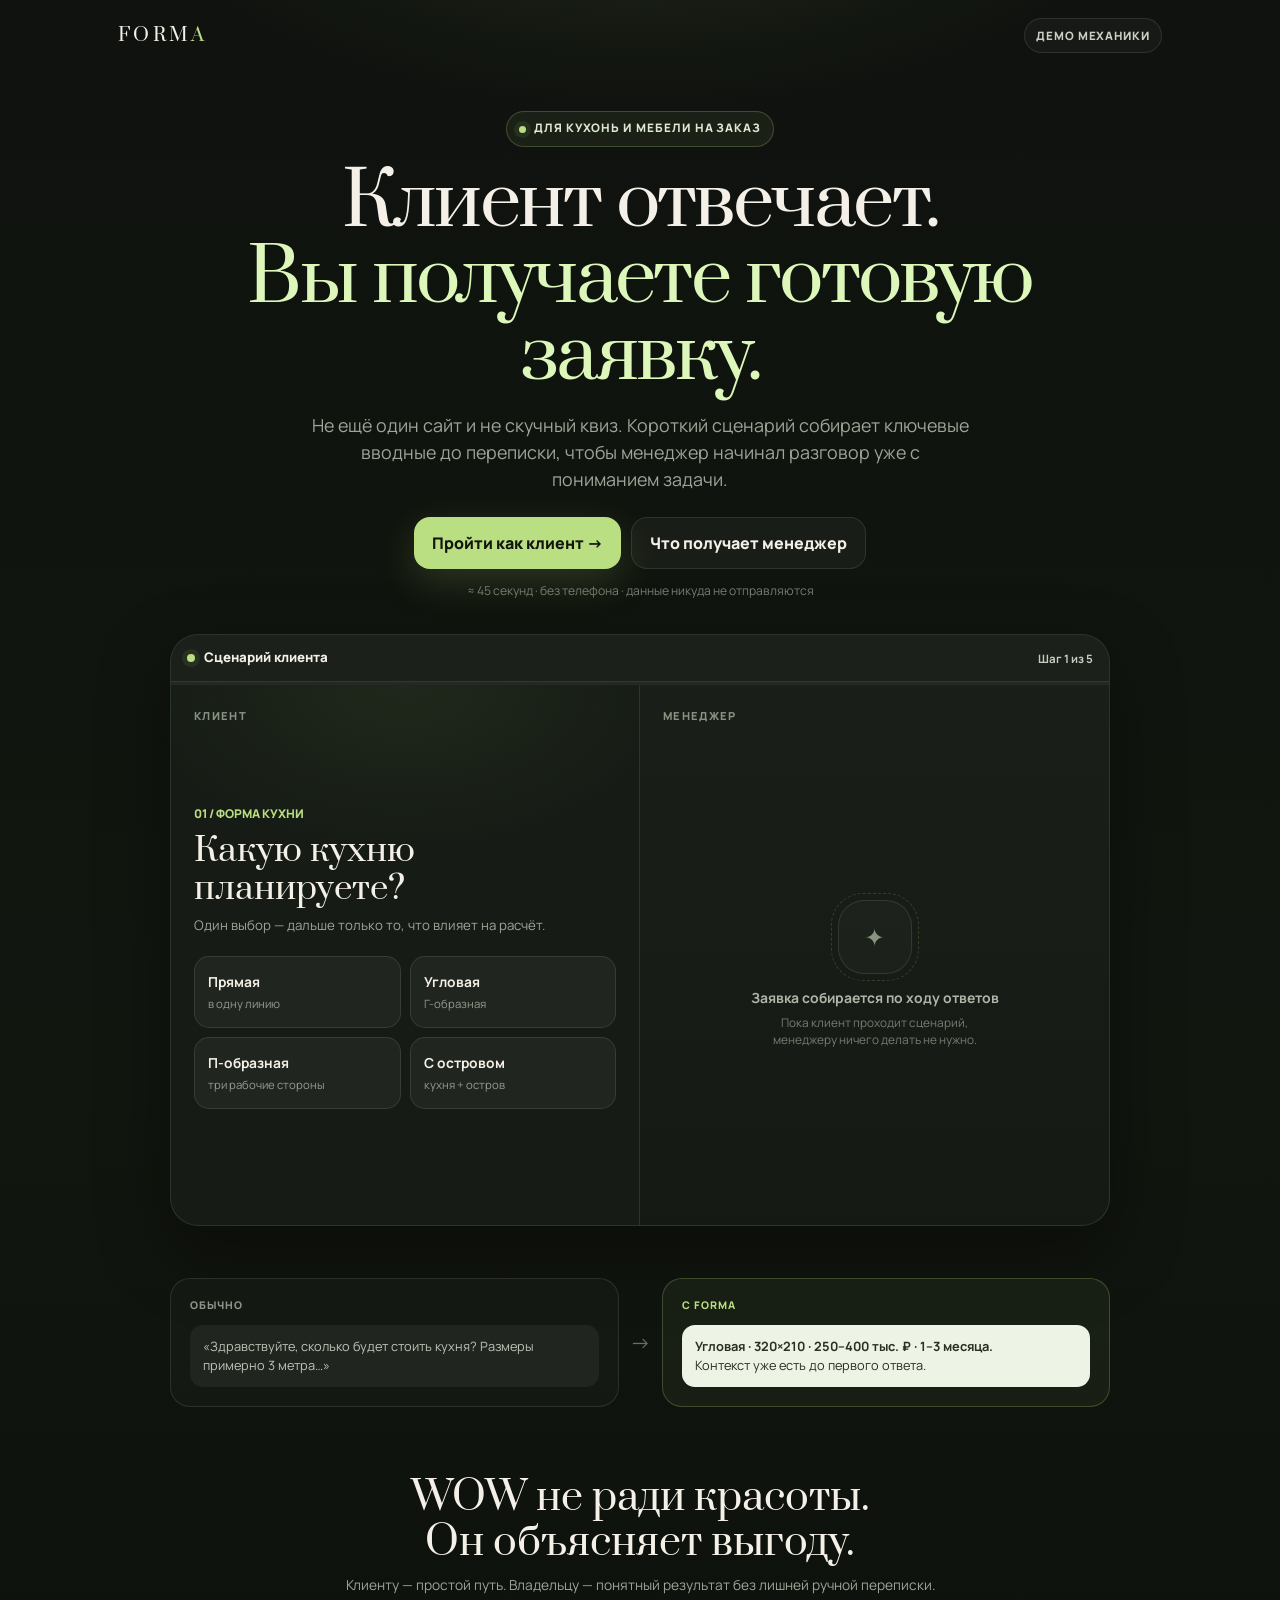
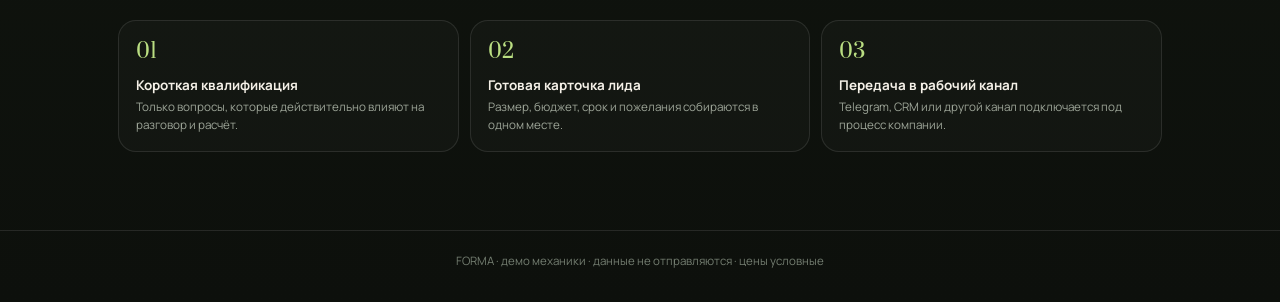
==== commit 0a4ba90f: "Replace FORMA demo with qualified lead experience" ====
--- a/index.html
+++ b/index.html
@@ -1,709 +1,16 @@
-<!DOCTYPE html>
-<html lang="ru">
-<head>
-<meta charset="UTF-8">
-<meta name="viewport" content="width=device-width, initial-scale=1.0">
-<title>ФОРМА — мебель с ИИ-консультантом</title>
-<meta name="description" content="Мебельный магазин, где заказ оформляется в диалоге: подбор, корзина, оплата и передача доставщику — всё в одном чате.">
-<link rel="preconnect" href="https://fonts.googleapis.com">
-<link rel="preconnect" href="https://fonts.gstatic.com" crossorigin>
-<link href="https://fonts.googleapis.com/css2?family=Prata&family=Manrope:wght@400;500;600;700;800&display=swap" rel="stylesheet">
-<style>
-:root{
-  --bg:#FAF7F1;
-  --ink:#23271F;
-  --muted:#6E7266;
-  --forest:#2E4A3B;
-  --forest-deep:#213829;
-  --oak:#C8996A;
-  --oak-soft:#F0E3D2;
-  --line:#E6DFD2;
-  --card:#FFFFFF;
-  --ok:#2E7D4F;
-  --r:14px;
-  --shadow:0 10px 30px rgba(35,39,31,.08);
-  font-size:16px;
-}
-*{margin:0;padding:0;box-sizing:border-box}
-html{scroll-behavior:smooth}
-body{
-  font-family:'Manrope',system-ui,sans-serif;
-  background:var(--bg);color:var(--ink);
-  line-height:1.55;
-  -webkit-font-smoothing:antialiased;
-}
-button{font-family:inherit;cursor:pointer;border:none;background:none;touch-action:manipulation}
-img,svg{display:block}
-
-/* ---------- header ---------- */
-header{
-  position:sticky;top:0;z-index:40;
-  background:rgba(250,247,241,.92);backdrop-filter:blur(10px);
-  border-bottom:1px solid var(--line);
-}
-.hwrap{max-width:1100px;margin:0 auto;padding:14px 18px;display:flex;align-items:center;justify-content:space-between;gap:12px}
-.brand{font-family:'Prata',serif;font-size:1.35rem;letter-spacing:.14em}
-.brand span{color:var(--oak)}
-.hbtns{display:flex;gap:8px;align-items:center}
-.iconbtn{
-  position:relative;width:44px;height:44px;border-radius:12px;
-  display:grid;place-items:center;color:var(--ink);
-  border:1px solid var(--line);background:var(--card);
-  transition:background .15s;
-}
-.iconbtn:active{background:var(--oak-soft)}
-.badge{
-  position:absolute;top:-6px;right:-6px;min-width:20px;height:20px;padding:0 5px;
-  background:var(--forest);color:#fff;border-radius:10px;
-  font-size:.72rem;font-weight:800;display:none;place-items:center;
-}
-.badge.on{display:grid}
-
-/* ---------- hero ---------- */
-.hero{max-width:1100px;margin:0 auto;padding:44px 18px 30px}
-.eyebrow{
-  display:inline-flex;align-items:center;gap:8px;
-  font-size:.78rem;font-weight:700;letter-spacing:.12em;text-transform:uppercase;
-  color:var(--forest);background:#E9F0EA;border:1px solid #D6E2D8;
-  padding:6px 12px;border-radius:999px;margin-bottom:18px;
-}
-.eyebrow i{width:7px;height:7px;border-radius:50%;background:var(--ok);animation:pulse 2s infinite}
-@keyframes pulse{0%,100%{opacity:1}50%{opacity:.35}}
-h1{
-  font-family:'Prata',serif;font-weight:400;
-  font-size:clamp(1.9rem,5.6vw,3.1rem);
-  line-height:1.16;max-width:640px;
-}
-h1 em{font-style:normal;color:var(--forest);border-bottom:3px solid var(--oak)}
-.sub{margin:16px 0 24px;color:var(--muted);max-width:520px;font-size:1.02rem}
-.cta{
-  display:inline-flex;align-items:center;gap:10px;
-  background:var(--forest);color:#fff;
-  padding:15px 24px;border-radius:14px;
-  font-weight:700;font-size:1rem;
-  box-shadow:var(--shadow);
-  transition:transform .15s,background .15s;
-}
-.cta:hover{background:var(--forest-deep)}
-.cta:active{transform:scale(.97)}
-.cta svg{width:20px;height:20px}
-.hero-note{margin-top:14px;font-size:.85rem;color:var(--muted)}
-
-/* ---------- catalog ---------- */
-.cat-section{max-width:1100px;margin:0 auto;padding:10px 18px 70px}
-.cat-head{display:flex;align-items:baseline;justify-content:space-between;gap:14px;margin-bottom:16px}
-.cat-head h2{font-family:'Prata',serif;font-weight:400;font-size:1.5rem}
-.chips{display:flex;gap:8px;overflow-x:auto;padding:4px 0 14px;-webkit-overflow-scrolling:touch;scrollbar-width:none}
-.chips::-webkit-scrollbar{display:none}
-.chip{
-  flex:0 0 auto;padding:9px 16px;border-radius:999px;
-  border:1px solid var(--line);background:var(--card);
-  font-weight:600;font-size:.88rem;color:var(--ink);
-  transition:all .15s;
-}
-.chip.on{background:var(--forest);border-color:var(--forest);color:#fff}
-.grid{display:grid;grid-template-columns:repeat(auto-fill,minmax(165px,1fr));gap:14px}
-.pcard{
-  background:var(--card);border:1px solid var(--line);border-radius:var(--r);
-  overflow:hidden;display:flex;flex-direction:column;
-  transition:transform .18s,box-shadow .18s;
-}
-.pcard:hover{transform:translateY(-3px);box-shadow:var(--shadow)}
-.pimg{aspect-ratio:4/3;background:var(--oak-soft);display:grid;place-items:center}
-.pimg svg{width:56%;height:56%;color:var(--forest);opacity:.85}
-.pbody{padding:12px 12px 14px;display:flex;flex-direction:column;gap:6px;flex:1}
-.pname{font-weight:700;font-size:.92rem;line-height:1.3}
-.pdesc{font-size:.78rem;color:var(--muted);flex:1}
-.prow{display:flex;align-items:center;justify-content:space-between;gap:8px;margin-top:4px}
-.price{font-weight:800;font-size:.98rem}
-.addbtn{
-  width:38px;height:38px;border-radius:11px;background:var(--forest);color:#fff;
-  display:grid;place-items:center;transition:background .15s,transform .1s;
-}
-.addbtn:active{transform:scale(.9)}
-.addbtn svg{width:18px;height:18px}
-
-/* ---------- footer ---------- */
-footer{border-top:1px solid var(--line);padding:26px 18px 90px;text-align:center;color:var(--muted);font-size:.85rem}
-
-/* ---------- chat FAB ---------- */
-.fab{
-  position:fixed;right:16px;bottom:16px;z-index:50;
-  display:flex;align-items:center;gap:10px;
-  background:var(--forest);color:#fff;
-  padding:14px 20px;border-radius:999px;
-  font-weight:700;box-shadow:0 12px 30px rgba(33,56,41,.35);
-  transition:transform .15s;
-}
-.fab:active{transform:scale(.95)}
-.fab svg{width:20px;height:20px}
-.fab .dot{width:8px;height:8px;border-radius:50%;background:#7FD79A;animation:pulse 2s infinite}
-
-/* ---------- chat panel ---------- */
-.chat{
-  position:fixed;inset:0;z-index:100;display:none;flex-direction:column;
-  background:var(--bg);
-}
-.chat.open{display:flex}
-@media(min-width:760px){
-  .chat{inset:auto 20px 20px auto;width:410px;height:min(680px,calc(100vh - 40px));
-    border-radius:20px;border:1px solid var(--line);box-shadow:0 24px 60px rgba(35,39,31,.25);overflow:hidden}
-}
-.chead{
-  display:flex;align-items:center;gap:12px;padding:14px 16px;
-  background:var(--forest);color:#fff;
-}
-.avatar{
-  width:40px;height:40px;border-radius:50%;background:var(--oak);
-  display:grid;place-items:center;font-weight:800;font-size:1rem;color:var(--forest-deep);
-  flex:0 0 auto;
-}
-.cwho{flex:1;min-width:0}
-.cwho b{display:block;font-size:.95rem}
-.cstatus{font-size:.76rem;opacity:.85;display:flex;align-items:center;gap:6px}
-.cstatus i{width:6px;height:6px;border-radius:50%;background:#7FD79A}
-.cclose{width:40px;height:40px;border-radius:10px;display:grid;place-items:center;color:#fff}
-.cclose svg{width:20px;height:20px}
-.cbody{flex:1;overflow-y:auto;padding:16px 14px;display:flex;flex-direction:column;gap:10px;-webkit-overflow-scrolling:touch}
-.msg{max-width:82%;padding:11px 14px;border-radius:16px;font-size:.93rem;white-space:pre-wrap;word-break:break-word;animation:in .18s ease}
-@keyframes in{from{opacity:0;transform:translateY(6px)}to{opacity:1;transform:none}}
-.msg.bot{align-self:flex-start;background:var(--card);border:1px solid var(--line);border-bottom-left-radius:6px}
-.msg.user{align-self:flex-end;background:var(--forest);color:#fff;border-bottom-right-radius:6px}
-.msg.sys{align-self:center;background:var(--oak-soft);border:1px dashed var(--oak);font-size:.8rem;color:#6b5335;max-width:92%;border-radius:12px}
-.typing{align-self:flex-start;background:var(--card);border:1px solid var(--line);border-radius:16px;border-bottom-left-radius:6px;padding:14px 16px;display:flex;gap:5px}
-.typing i{width:7px;height:7px;border-radius:50%;background:#B9BDB2;animation:tp 1s infinite}
-.typing i:nth-child(2){animation-delay:.15s}.typing i:nth-child(3){animation-delay:.3s}
-@keyframes tp{0%,100%{opacity:.3;transform:translateY(0)}50%{opacity:1;transform:translateY(-3px)}}
-
-/* product cards inside chat */
-.cprods{align-self:flex-start;display:flex;gap:10px;overflow-x:auto;max-width:100%;padding:2px 2px 8px;-webkit-overflow-scrolling:touch;scrollbar-width:none}
-.cprods::-webkit-scrollbar{display:none}
-.cp{
-  flex:0 0 168px;background:var(--card);border:1px solid var(--line);border-radius:14px;overflow:hidden;
-}
-.cp .pimg{aspect-ratio:16/10}
-.cp .pimg svg{width:44%;height:60%}
-.cpb{padding:10px 11px 12px}
-.cpb .n{font-weight:700;font-size:.83rem;line-height:1.25;min-height:2.1em}
-.cpb .p{font-weight:800;font-size:.9rem;margin:5px 0 8px}
-.cpb button{
-  width:100%;padding:9px 0;border-radius:10px;background:var(--forest);color:#fff;
-  font-weight:700;font-size:.8rem;transition:background .15s;
-}
-.cpb button:active{background:var(--forest-deep)}
-.cpb button.added{background:var(--ok)}
-
-/* receipt bubble */
-.receipt{
-  align-self:flex-start;max-width:88%;background:#fff;border:1px solid var(--line);
-  border-radius:14px;padding:14px 16px;font-size:.85rem;animation:in .18s ease;
-}
-.receipt .rt{font-weight:800;letter-spacing:.06em;font-size:.8rem;text-transform:uppercase;color:var(--forest);display:flex;align-items:center;gap:8px;margin-bottom:8px}
-.receipt .rt svg{width:16px;height:16px}
-.receipt .row{display:flex;justify-content:space-between;gap:14px;padding:3px 0;color:#444}
-.receipt .row.total{border-top:1px dashed var(--line);margin-top:6px;padding-top:8px;font-weight:800;color:var(--ink)}
-.receipt .rn{margin-top:8px;font-size:.72rem;color:var(--muted)}
-
-/* quick chips */
-.qchips{display:flex;gap:8px;overflow-x:auto;padding:8px 14px;scrollbar-width:none;-webkit-overflow-scrolling:touch}
-.qchips::-webkit-scrollbar{display:none}
-.qchip{flex:0 0 auto;padding:8px 14px;border-radius:999px;border:1px solid var(--line);background:var(--card);font-size:.82rem;font-weight:600;transition:background .15s}
-.qchip:active{background:var(--oak-soft)}
-
-.cinput{display:flex;gap:8px;padding:10px 14px calc(12px + env(safe-area-inset-bottom));border-top:1px solid var(--line);background:var(--bg)}
-.cinput input{
-  flex:1;padding:13px 16px;border-radius:14px;border:1px solid var(--line);
-  background:var(--card);font-family:inherit;font-size:16px;outline:none;
-}
-.cinput input:focus{border-color:var(--forest)}
-.send{
-  width:48px;height:48px;border-radius:14px;background:var(--forest);color:#fff;
-  display:grid;place-items:center;flex:0 0 auto;transition:transform .1s,opacity .15s;
-}
-.send:active{transform:scale(.92)}
-.send svg{width:20px;height:20px}
-
-/* ---------- cart drawer ---------- */
-.scrim{position:fixed;inset:0;background:rgba(20,24,18,.45);z-index:90;display:none}
-.scrim.on{display:block}
-.drawer{
-  position:fixed;right:0;top:0;bottom:0;width:min(400px,100%);z-index:95;
-  background:var(--bg);transform:translateX(100%);transition:transform .25s ease;
-  display:flex;flex-direction:column;border-left:1px solid var(--line);
-}
-.drawer.on{transform:none}
-.dhead{display:flex;align-items:center;justify-content:space-between;padding:16px 18px;border-bottom:1px solid var(--line)}
-.dhead b{font-family:'Prata',serif;font-weight:400;font-size:1.2rem}
-.dbody{flex:1;overflow-y:auto;padding:14px 18px;display:flex;flex-direction:column;gap:12px}
-.ditem{display:flex;gap:12px;align-items:center;background:var(--card);border:1px solid var(--line);border-radius:12px;padding:10px}
-.ditem .pimg{width:64px;height:52px;border-radius:8px;flex:0 0 auto}
-.ditem .pimg svg{width:50%;height:60%}
-.dinfo{flex:1;min-width:0}
-.dinfo b{font-size:.85rem;display:block}
-.dinfo span{font-size:.85rem;font-weight:800}
-.qty{display:flex;align-items:center;gap:10px}
-.qty button{width:30px;height:30px;border-radius:8px;border:1px solid var(--line);background:#fff;font-weight:800;font-size:1rem}
-.dempty{text-align:center;color:var(--muted);padding:50px 20px;font-size:.9rem}
-.dfoot{padding:14px 18px calc(16px + env(safe-area-inset-bottom));border-top:1px solid var(--line)}
-.dtotal{display:flex;justify-content:space-between;font-weight:800;margin-bottom:12px}
-.dcta{width:100%;padding:15px 0;border-radius:14px;background:var(--forest);color:#fff;font-weight:700;font-size:.95rem;display:flex;align-items:center;justify-content:center;gap:8px}
-.dcta svg{width:18px;height:18px}
-
-/* ---------- payment modal ---------- */
-.paywrap{position:fixed;inset:0;z-index:120;display:none;place-items:center;background:rgba(20,24,18,.55);padding:18px}
-.paywrap.on{display:grid}
-.pay{
-  width:min(380px,100%);background:#fff;border-radius:20px;padding:24px 22px;
-  animation:in .2s ease;
-}
-.pay .plogo{display:flex;align-items:center;justify-content:space-between;margin-bottom:16px}
-.pay .plogo b{font-size:1.05rem}
-.testtag{font-size:.68rem;font-weight:800;letter-spacing:.08em;background:#FFF3D6;color:#8a6a1d;border:1px solid #efd9a0;padding:4px 9px;border-radius:999px;text-transform:uppercase}
-.pay .porder{font-size:.82rem;color:var(--muted);margin-bottom:4px}
-.pay .psum{font-size:2rem;font-weight:800;margin-bottom:18px}
-.paybtn{
-  width:100%;padding:16px 0;border-radius:14px;background:#1A1A2E;color:#fff;
-  font-weight:700;font-size:.95rem;display:flex;align-items:center;justify-content:center;gap:10px;
-}
-.paybtn svg{width:20px;height:20px}
-.paybtn:disabled{opacity:.6}
-.paycancel{width:100%;margin-top:10px;padding:12px 0;color:var(--muted);font-weight:600;font-size:.85rem}
-.spin{width:18px;height:18px;border:2.5px solid rgba(255,255,255,.3);border-top-color:#fff;border-radius:50%;animation:sp .7s linear infinite}
-@keyframes sp{to{transform:rotate(360deg)}}
-.paydone{text-align:center;padding:10px 0}
-.paydone .ok{width:64px;height:64px;border-radius:50%;background:#E6F4EA;display:grid;place-items:center;margin:0 auto 14px}
-.paydone .ok svg{width:30px;height:30px;color:var(--ok)}
-.paydone b{font-size:1.1rem}
-.paydone p{color:var(--muted);font-size:.85rem;margin-top:6px}
-
-@media(prefers-reduced-motion:reduce){*{animation:none!important;transition:none!important}}
-</style>
-</head>
-<body>
-
-<header>
-  <div class="hwrap">
-    <div class="brand">ФОРМА<span>.</span></div>
-    <div class="hbtns">
-      <button class="iconbtn" id="cartBtn" aria-label="Корзина">
-        <svg viewBox="0 0 24 24" fill="none" stroke="currentColor" stroke-width="1.8" width="20" height="20"><path d="M6 7h12l-1.2 12.2a1.5 1.5 0 0 1-1.5 1.3H8.7a1.5 1.5 0 0 1-1.5-1.3L6 7Z"/><path d="M9 9V6a3 3 0 0 1 6 0v3"/></svg>
-        <span class="badge" id="cartBadge">0</span>
-      </button>
-    </div>
-  </div>
-</header>
-
-<section class="hero">
-  <div class="eyebrow"><i></i>ИИ-консультант онлайн</div>
-  <h1>Мебель, которую можно <em>заказать разговором</em></h1>
-  <p class="sub">Напишите, что ищете и на какой бюджет — консультант подберёт, оформит заказ, примет оплату и передаст доставщику. Всё в одном чате.</p>
-  <button class="cta" onclick="openChat()">
-    <svg viewBox="0 0 24 24" fill="none" stroke="currentColor" stroke-width="2"><path d="M21 11.5a8.4 8.4 0 0 1-8.5 8.4c-1.5 0-3-.4-4.2-1.1L3 20l1.2-5.2A8.4 8.4 0 1 1 21 11.5Z"/></svg>
-    Подобрать в чате
-  </button>
-  <p class="hero-note">Демо-режим: оплата тестовая, деньги не списываются.</p>
-</section>
-
-<section class="cat-section" id="catalog">
-  <div class="cat-head"><h2>Каталог</h2></div>
-  <div class="chips" id="chips"></div>
-  <div class="grid" id="grid"></div>
-</section>
-
-<footer>ФОРМА · демо-магазин с ИИ-автоматизацией · разработка <b>ISA Web</b></footer>
-
-<button class="fab" id="fab" onclick="openChat()">
-  <span class="dot"></span>
-  <svg viewBox="0 0 24 24" fill="none" stroke="currentColor" stroke-width="2"><path d="M21 11.5a8.4 8.4 0 0 1-8.5 8.4c-1.5 0-3-.4-4.2-1.1L3 20l1.2-5.2A8.4 8.4 0 1 1 21 11.5Z"/></svg>
-  Консультант
-</button>
-
-<!-- chat -->
-<div class="chat" id="chat" role="dialog" aria-label="Чат с консультантом">
-  <div class="chead">
-    <div class="avatar">А</div>
-    <div class="cwho"><b>Амина · ФОРМА</b><span class="cstatus"><i></i>онлайн, отвечает сразу</span></div>
-    <button class="cclose" onclick="closeChat()" aria-label="Закрыть чат">
-      <svg viewBox="0 0 24 24" fill="none" stroke="currentColor" stroke-width="2"><path d="M6 6l12 12M18 6L6 18"/></svg>
-    </button>
-  </div>
-  <div class="cbody" id="cbody"></div>
-  <div class="qchips" id="qchips"></div>
-  <div class="cinput">
-    <input id="cinput" type="text" placeholder="Сообщение…" autocomplete="off" enterkeyhint="send">
-    <button class="send" id="csend" aria-label="Отправить">
-      <svg viewBox="0 0 24 24" fill="none" stroke="currentColor" stroke-width="2"><path d="M22 2 11 13M22 2l-7 20-4-9-9-4 20-7Z"/></svg>
-    </button>
-  </div>
-</div>
-
-<!-- cart -->
-<div class="scrim" id="scrim" onclick="closeCart()"></div>
-<aside class="drawer" id="drawer" aria-label="Корзина">
-  <div class="dhead"><b>Корзина</b>
-    <button class="iconbtn" onclick="closeCart()" aria-label="Закрыть корзину"><svg viewBox="0 0 24 24" fill="none" stroke="currentColor" stroke-width="2" width="18" height="18"><path d="M6 6l12 12M18 6L6 18"/></svg></button>
-  </div>
-  <div class="dbody" id="dbody"></div>
-  <div class="dfoot" id="dfoot" style="display:none">
-    <div class="dtotal"><span>Итого</span><span id="dtotal">0 ₽</span></div>
-    <button class="dcta" onclick="checkoutFromCart()">
-      <svg viewBox="0 0 24 24" fill="none" stroke="currentColor" stroke-width="2"><path d="M21 11.5a8.4 8.4 0 0 1-8.5 8.4c-1.5 0-3-.4-4.2-1.1L3 20l1.2-5.2A8.4 8.4 0 1 1 21 11.5Z"/></svg>
-      Оформить в чате
-    </button>
-  </div>
-</aside>
-
-<!-- payment -->
-<div class="paywrap" id="paywrap">
-  <div class="pay" id="paybox"></div>
-</div>
-
-<script>
-/* ================= CONFIG =================
-   WORKER_URL — Cloudflare Worker (прокси к Claude API). Пусто = локальный демо-режим.
-   TG_* — уведомления о заказах (бот-доставщик). Пусто = имитация в чате.       */
-const CONFIG = {
-  WORKER_URL: "",
-  TG_BOT_TOKEN: "",
-  TG_CHAT_ID: ""
-};
-
-/* ================= CATALOG ================= */
-const CATS = {sofa:"Диваны",bed:"Кровати",wardrobe:"Шкафы",table:"Столы",chair:"Кресла",misc:"Разное"};
-const ICONS = {
-  sofa:'<svg viewBox="0 0 48 32" fill="none" stroke="currentColor" stroke-width="2"><path d="M8 14v-4a4 4 0 0 1 4-4h24a4 4 0 0 1 4 4v4"/><path d="M4 18a4 4 0 0 1 8 0v2h24v-2a4 4 0 0 1 8 0v6a2 2 0 0 1-2 2H6a2 2 0 0 1-2-2v-6Z"/><path d="M10 28v2M38 28v2"/></svg>',
-  bed:'<svg viewBox="0 0 48 32" fill="none" stroke="currentColor" stroke-width="2"><path d="M6 24V10a2 2 0 0 1 2-2h32a2 2 0 0 1 2 2v14"/><path d="M4 24h40v4H4z"/><path d="M10 16h12a4 4 0 0 1 4 4H10v-4Z"/></svg>',
-  wardrobe:'<svg viewBox="0 0 48 32" fill="none" stroke="currentColor" stroke-width="2"><rect x="12" y="2" width="24" height="26" rx="2"/><path d="M24 2v26M20 14v3M28 14v3M14 28v2M34 28v2"/></svg>',
-  table:'<svg viewBox="0 0 48 32" fill="none" stroke="currentColor" stroke-width="2"><path d="M6 10h36v4H6z"/><path d="M10 14v14M38 14v14M10 20h28"/></svg>',
-  chair:'<svg viewBox="0 0 48 32" fill="none" stroke="currentColor" stroke-width="2"><path d="M16 4v12M16 16h14v-6"/><path d="M12 16h22a2 2 0 0 1 2 2v4H12a4 4 0 0 1-4-4v-8"/><path d="M14 22v8M32 22v8"/></svg>',
-  misc:'<svg viewBox="0 0 48 32" fill="none" stroke="currentColor" stroke-width="2"><rect x="8" y="6" width="32" height="20" rx="2"/><path d="M8 16h32M24 6v20M20 11h8M20 21h8"/></svg>'
-};
-const P = [
- {id:1, cat:"sofa", name:"Диван «Осло» прямой", price:42990, small:false, d:"3-местный, рогожка, серый. 220 см"},
- {id:2, cat:"sofa", name:"Диван угловой «Верона»", price:58990, small:false, d:"Раскладной, ящик для белья. 260 см"},
- {id:3, cat:"sofa", name:"Диван «Компакт»", price:27990, small:true, d:"Для небольших комнат. 160 см"},
- {id:4, cat:"sofa", name:"Диван «Лайт» еврокнижка", price:34990, small:true, d:"Компактный раскладной. 190 см"},
- {id:5, cat:"bed", name:"Кровать «Люкс» 160×200", price:34990, small:false, d:"Мягкое изголовье, подъёмный механизм"},
- {id:6, cat:"bed", name:"Кровать «Сона» 140×200", price:24990, small:true, d:"ЛДСП дуб, с основанием"},
- {id:7, cat:"bed", name:"Матрас ортопедический 160×200", price:19990, small:false, d:"Независимые пружины, средняя жёсткость"},
- {id:8, cat:"wardrobe", name:"Шкаф-купе «Классик» 2 м", price:45990, small:false, d:"Зеркало, 2 секции, доводчики"},
- {id:9, cat:"wardrobe", name:"Шкаф распашной 3-дверный", price:31990, small:false, d:"Штанга + полки, белый/дуб"},
- {id:10,cat:"wardrobe",name:"Комод 4 ящика", price:13990, small:true, d:"80 см, плавное закрывание"},
- {id:11,cat:"table", name:"Стол обеденный раздвижной", price:18990, small:false, d:"Дуб сонома, 120→160 см"},
- {id:12,cat:"table", name:"Стол журнальный «Лофт»", price:7990, small:true, d:"Металл + дерево, 60 см"},
- {id:13,cat:"table", name:"Стол письменный", price:11990, small:true, d:"110 см, с тумбой"},
- {id:14,cat:"chair", name:"Кресло «Комфорт»", price:15990, small:true, d:"Велюр, поворотное основание"},
- {id:15,cat:"chair", name:"Кресло-качалка", price:12990, small:true, d:"Ротанг, до 120 кг"},
- {id:16,cat:"misc", name:"Тумба ТВ 140 см", price:9990, small:true, d:"Подвесная/напольная, 2 ящика"},
- {id:17,cat:"misc", name:"Прихожая «Мини»", price:16990, small:true, d:"Зеркало, вешалка, обувница"},
- {id:18,cat:"misc", name:"Стеллаж «Лофт» 5 полок", price:11990, small:true, d:"180 см, чёрный металл + дуб"}
-];
-const fmt = n => n.toLocaleString("ru-RU") + " ₽";
-const byId = id => P.find(p=>p.id===id);
-
-/* ================= CATALOG RENDER ================= */
-let activeCat = "all";
-function renderChips(){
-  const el = document.getElementById("chips");
-  el.innerHTML = `<button class="chip ${activeCat==='all'?'on':''}" data-c="all">Все</button>` +
-    Object.entries(CATS).map(([k,v])=>`<button class="chip ${activeCat===k?'on':''}" data-c="${k}">${v}</button>`).join("");
-  el.querySelectorAll(".chip").forEach(b=>b.onclick=()=>{activeCat=b.dataset.c;renderChips();renderGrid();});
-}
-function renderGrid(){
-  const list = activeCat==="all" ? P : P.filter(p=>p.cat===activeCat);
-  document.getElementById("grid").innerHTML = list.map(p=>`
-    <div class="pcard">
-      <div class="pimg" aria-hidden="true">${ICONS[p.cat]}</div>
-      <div class="pbody">
-        <div class="pname">${p.name}</div>
-        <div class="pdesc">${p.d}</div>
-        <div class="prow">
-          <span class="price">${fmt(p.price)}</span>
-          <button class="addbtn" onclick="addToCart(${p.id},this)" aria-label="В корзину">
-            <svg viewBox="0 0 24 24" fill="none" stroke="currentColor" stroke-width="2.4"><path d="M12 5v14M5 12h14"/></svg>
-          </button>
-        </div>
-      </div>
-    </div>`).join("");
-}
-
-/* ================= CART ================= */
-const cart = new Map(); // id -> qty
-function cartCount(){let n=0;cart.forEach(q=>n+=q);return n}
-function cartTotal(){let s=0;cart.forEach((q,id)=>s+=byId(id).price*q);return s}
-function addToCart(id, btn){
-  cart.set(id,(cart.get(id)||0)+1);
-  syncCart();
-  if(btn){const s=btn.innerHTML;btn.style.background="var(--ok)";setTimeout(()=>btn.style.background="",600);}
-}
-function syncCart(){
-  const b=document.getElementById("cartBadge");
-  const n=cartCount();
-  b.textContent=n; b.classList.toggle("on",n>0);
-  renderDrawer();
-}
-function renderDrawer(){
-  const body=document.getElementById("dbody"), foot=document.getElementById("dfoot");
-  if(cart.size===0){body.innerHTML=`<div class="dempty">Корзина пустая.<br>Откройте чат — Амина подберёт.</div>`;foot.style.display="none";return}
-  foot.style.display="block";
-  document.getElementById("dtotal").textContent=fmt(cartTotal());
-  body.innerHTML=[...cart.entries()].map(([id,q])=>{const p=byId(id);return `
-    <div class="ditem">
-      <div class="pimg">${ICONS[p.cat]}</div>
-      <div class="dinfo"><b>${p.name}</b><span>${fmt(p.price)}</span></div>
-      <div class="qty">
-        <button onclick="chQty(${id},-1)" aria-label="Меньше">−</button><span>${q}</span><button onclick="chQty(${id},1)" aria-label="Больше">+</button>
-      </div>
-    </div>`}).join("");
-}
-function chQty(id,d){
-  const q=(cart.get(id)||0)+d;
-  if(q<=0)cart.delete(id);else cart.set(id,q);
-  syncCart();
-}
-function openCart(){document.getElementById("drawer").classList.add("on");document.getElementById("scrim").classList.add("on")}
-function closeCart(){document.getElementById("drawer").classList.remove("on");document.getElementById("scrim").classList.remove("on")}
-document.getElementById("cartBtn").onclick=openCart;
-function checkoutFromCart(){closeCart();openChat();handleUser("Оформить заказ");}
-
-/* ================= CHAT UI ================= */
-const cbody=document.getElementById("cbody");
-let chatOpened=false;
-function openChat(){
-  document.getElementById("chat").classList.add("open");
-  document.getElementById("fab").style.display="none";
-  if(!chatOpened){chatOpened=true;botSay("Ассаламу алейкум! Я Амина, консультант ФОРМЫ 🌿\nПодберу мебель под вашу комнату и бюджет, оформлю заказ прямо здесь.\n\nЧто ищете?");}
-  setQuick(["Диван до 40 тысяч","Кровать в спальню","Что-то в маленькую комнату","Оформить заказ"]);
-}
-function closeChat(){document.getElementById("chat").classList.remove("open");document.getElementById("fab").style.display="flex"}
-function scrollDown(){cbody.scrollTop=cbody.scrollHeight}
-function addMsg(cls,text){
-  const d=document.createElement("div");d.className="msg "+cls;d.textContent=text;
-  cbody.appendChild(d);scrollDown();
-}
-function botSay(t){addMsg("bot",t)}
-function sysSay(t){addMsg("sys",t)}
-let typingEl=null;
-function typing(on){
-  if(on&&!typingEl){typingEl=document.createElement("div");typingEl.className="typing";typingEl.innerHTML="<i></i><i></i><i></i>";cbody.appendChild(typingEl);scrollDown()}
-  if(!on&&typingEl){typingEl.remove();typingEl=null}
-}
-let lastShown=[];
-function showProducts(ids){
-  lastShown=ids.slice(0,4);
-  const w=document.createElement("div");w.className="cprods";
-  w.innerHTML=lastShown.map(id=>{const p=byId(id);return `
-    <div class="cp">
-      <div class="pimg">${ICONS[p.cat]}</div>
-      <div class="cpb">
-        <div class="n">${p.name}</div>
-        <div class="p">${fmt(p.price)}</div>
-        <button onclick="chatAdd(${p.id},this)">В корзину</button>
-      </div>
-    </div>`}).join("");
-  cbody.appendChild(w);scrollDown();
-}
-function chatAdd(id,btn){
-  addToCart(id);
-  btn.textContent="Добавлено ✓";btn.classList.add("added");
-  setTimeout(()=>botSay(`${byId(id).name} — в корзине. Итого: ${fmt(cartTotal())}.\nДобавить что-то ещё или оформляем?`),350);
-  setQuick(["Оформить заказ","Показать ещё"]);
-}
-function setQuick(arr){
-  document.getElementById("qchips").innerHTML=arr.map(t=>`<button class="qchip" onclick="quick('${t.replace(/'/g,"\\'")}')">${t}</button>`).join("");
-}
-function quick(t){handleUser(t)}
-const inp=document.getElementById("cinput");
-document.getElementById("csend").onclick=()=>{if(inp.value.trim())handleUser(inp.value.trim())};
-inp.addEventListener("keydown",e=>{if(e.key==="Enter"&&inp.value.trim())handleUser(inp.value.trim())});
-
-/* ================= BRAIN ROUTER ================= */
-async function handleUser(text){
-  addMsg("user",text);
-  inp.value="";
-  typing(true);
-  const delay=400+Math.random()*500;
-  if(CONFIG.WORKER_URL){
-    try{ await aiTurn(text); typing(false); return }
-    catch(e){ console.warn("AI недоступен, локальный режим:",e) }
-  }
-  setTimeout(()=>{typing(false);demoBrain(text)},delay);
-}
-
-/* ---------- AI mode (Claude через Cloudflare Worker) ---------- */
-const history=[];
-const SYS = () => `Ты — Амина, консультант мебельного магазина ФОРМА (Махачкала). Говоришь по-русски, коротко, живо, по-человечески, без канцелярита. Каталог (JSON): ${JSON.stringify(P)}.
-Корзина клиента сейчас: ${JSON.stringify([...cart.entries()].map(([id,q])=>({id,q})))}.
-Твоя задача: подобрать товар под запрос (бюджет, комната, категория), добавить в корзину по просьбе, оформить заказ (собери имя, телефон, адрес — по одному вопросу за раз), затем действие order.
-ОТВЕЧАЙ ТОЛЬКО валидным JSON без пояснений и без markdown:
-{"say":"текст ответа","action":null|"show"|"add"|"order","ids":[id,...],"order":{"name":"","phone":"","address":""}}
-"show" — показать карточки товаров ids. "add" — добавить ids в корзину. "order" — все данные собраны и клиент подтвердил заказ (заполни order). Не выдумывай товары вне каталога. Максимум 3 товара в show.`;
-async function aiTurn(text){
-  history.push({role:"user",content:text});
-  const r=await fetch(CONFIG.WORKER_URL,{
-    method:"POST",headers:{"Content-Type":"application/json"},
-    body:JSON.stringify({model:"claude-sonnet-4-6",max_tokens:700,system:SYS(),messages:history.slice(-16)})
-  });
-  if(!r.ok)throw new Error("worker "+r.status);
-  const data=await r.json();
-  const raw=(data.content||[]).map(c=>c.text||"").join("");
-  history.push({role:"assistant",content:raw});
-  let j; try{ j=JSON.parse(raw.replace(/```json|```/g,"").trim()) }catch(e){ botSay(raw); return }
-  typing(false);
-  if(j.say)botSay(j.say);
-  if(j.action==="show"&&j.ids?.length)showProducts(j.ids);
-  if(j.action==="add"&&j.ids?.length){j.ids.forEach(id=>addToCart(id))}
-  if(j.action==="order"&&j.order){order.name=j.order.name;order.phone=j.order.phone;order.address=j.order.address;startPayment()}
-}
-
-/* ---------- Demo brain (локальный, без API) ---------- */
-let state="browse";
-const order={name:"",phone:"",address:"",num:100+Math.floor(Math.random()*900)};
-const CATWORDS={sofa:["диван","софа"],bed:["кроват","спальн","матрас"],wardrobe:["шкаф","комод","купе"],table:["стол"],chair:["кресл","качалк"],misc:["тумб","прихож","стеллаж","полк"]};
-function parseBudget(t){
-  const m=t.match(/до\s*(\d[\d\s]*)\s*(тыс|т\b|к\b)?/i)||t.match(/(\d[\d\s]*)\s*(тыс|т\b|к\b)/i);
-  if(!m)return null;
-  let n=parseInt(m[1].replace(/\s/g,""));
-  if(m[2]||n<1000)n*=1000;
-  return n;
-}
-function ordinal(t){
-  if(/перв|№?\s*1\b|один/.test(t))return 0;
-  if(/втор|№?\s*2\b|два/.test(t))return 1;
-  if(/трет|№?\s*3\b|три/.test(t))return 2;
-  return -1;
-}
-function demoBrain(text){
-  const t=text.toLowerCase();
-
-  if(state==="name"){
-    order.name=text.trim();state="phone";
-    botSay(`Приятно, ${order.name}! Теперь номер телефона — по нему менеджер подтвердит доставку.`);
-    setQuick([]);return;
-  }
-  if(state==="phone"){
-    const digits=text.replace(/\D/g,"");
-    if(digits.length<7){botSay("Кажется, в номере не хватает цифр. Напишите в формате 8 928 123-45-67.");return}
-    order.phone=text.trim();state="address";
-    botSay("Записала. Адрес доставки? Город, улица, дом.");return;
-  }
-  if(state==="address"){
-    order.address=text.trim();state="confirm";
-    const items=[...cart.entries()].map(([id,q])=>`• ${byId(id).name} ×${q}`).join("\n");
-    botSay(`Проверим заказ №${order.num}:\n\n${items}\n\nИтого: ${fmt(cartTotal())}\nПолучатель: ${order.name}, ${order.phone}\nАдрес: ${order.address}\n\nВсё верно? Если да — пришлю оплату.`);
-    setQuick(["Да, всё верно","Изменить"]);return;
-  }
-  if(state==="confirm"){
-    if(/да|верно|подтвер|оплат|ок/.test(t)){state="browse";setQuick([]);startPayment();return}
-    if(/нет|измен|не так/.test(t)){state="name";botSay("Хорошо, начнём заново. Как вас зовут?");return}
-    botSay("Просто напишите «да», если всё верно, или «изменить».");return;
-  }
-
-  /* browse mode */
-  if(/оформ|заказ|купить|оплат/.test(t)&&!/показ/.test(t)){
-    if(cart.size===0){botSay("Корзина пока пустая. Скажите, что ищете — подберу, и сразу оформим.");setQuick(["Диван до 40 тысяч","Кровать в спальню"]);return}
-    state="name";
-    botSay(`В корзине ${cartCount()} товар(а) на ${fmt(cartTotal())}. Оформляем!\n\nКак вас зовут?`);
-    setQuick([]);return;
-  }
-  const oi=ordinal(t);
-  if(/беру|возьму|добавь|давай|этот|её|его/.test(t)&&lastShown.length){
-    const id=oi>=0&&lastShown[oi]?lastShown[oi]:lastShown[0];
-    addToCart(id);
-    botSay(`${byId(id).name} — в корзине. Итого: ${fmt(cartTotal())}.\nЕщё что-то или оформляем?`);
-    setQuick(["Оформить заказ","Показать ещё"]);return;
-  }
-  if(/ещё|еще|друго|показ/.test(t)&&lastShown.length){
-    const cat=byId(lastShown[0]).cat;
-    const rest=P.filter(p=>p.cat===cat&&!lastShown.includes(p.id)).slice(0,3).map(p=>p.id);
-    if(rest.length){botSay("Вот ещё варианты:");showProducts(rest)}
-    else{botSay("В этой категории это всё. Посмотрим другую? Диваны, кровати, шкафы, столы, кресла.")}
-    return;
-  }
-  let cat=null;
-  for(const[k,words]of Object.entries(CATWORDS)){if(words.some(w=>t.includes(w))){cat=k;break}}
-  const budget=parseBudget(t);
-  const small=/маленьк|небольш|компакт|студи|однушк/.test(t);
-  if(cat||budget||small){
-    let list=P.filter(p=>(!cat||p.cat===cat)&&(!budget||p.price<=budget)&&(!small||p.small));
-    if(!list.length&&budget){list=P.filter(p=>(!cat||p.cat===cat)).sort((a,b)=>a.price-b.price).slice(0,2);
-      botSay(`В бюджет ${fmt(budget)} точного попадания нет, но вот самое близкое:`);showProducts(list.map(p=>p.id));
-      setQuick(["Беру первый","Показать ещё"]);return}
-    list.sort((a,b)=>a.price-b.price);
-    const say=[cat?CATS[cat]:"Варианты",budget?`до ${fmt(budget)}`:"",small?"для небольшой комнаты":""].filter(Boolean).join(" ");
-    botSay(`${say} — вот что подойдёт:`);
-    showProducts(list.slice(0,3).map(p=>p.id));
-    setQuick(["Беру первый","Беру второй","Показать ещё","Оформить заказ"]);return;
-  }
-  if(/салам|привет|здравств|ассалам/.test(t)){botSay("Ваалейкум ассалам! Что подбираем — диван, кровать, шкаф? Могу сразу с учётом бюджета.");return}
-  if(/доставк/.test(t)){botSay("Доставка по Махачкале — бесплатно от 15 000 ₽, обычно на следующий день. Сборка — договоримся с мастером. Что-то присмотрели?");return}
-  botSay("Подскажите, что ищете: диван, кровать, шкаф, стол или кресло? Можно с бюджетом — например, «диван до 40 тысяч».");
-  setQuick(["Диван до 40 тысяч","Кровать в спальню","Шкаф-купе"]);
-}
-
-/* ================= PAYMENT (тестовый режим) ================= */
-function startPayment(){
-  const box=document.getElementById("paybox");
-  box.innerHTML=`
-    <div class="plogo"><b>Оплата заказа</b><span class="testtag">Тестовый режим</span></div>
-    <div class="porder">Заказ №${order.num} · ФОРМА</div>
-    <div class="psum">${fmt(cartTotal())}</div>
-    <button class="paybtn" id="paygo">
-      <svg viewBox="0 0 24 24" fill="none" stroke="currentColor" stroke-width="2"><rect x="2" y="5" width="20" height="14" rx="2"/><path d="M2 10h20"/></svg>
-      Оплатить через СБП
-    </button>
-    <button class="paycancel" onclick="document.getElementById('paywrap').classList.remove('on')">Отмена</button>`;
-  document.getElementById("paywrap").classList.add("on");
-  document.getElementById("paygo").onclick=payGo;
-  botSay("Отправила счёт на оплату 👆 В демо деньги не списываются.");
-}
-function payGo(){
-  const b=document.getElementById("paygo");
-  b.disabled=true;b.innerHTML='<span class="spin"></span> Обработка…';
-  setTimeout(()=>{
-    document.getElementById("paybox").innerHTML=`
-      <div class="paydone">
-        <div class="ok"><svg viewBox="0 0 24 24" fill="none" stroke="currentColor" stroke-width="2.6"><path d="M4 12.5 10 18 20 6.5"/></svg></div>
-        <b>Оплата прошла</b>
-        <p>Заказ №${order.num} · ${fmt(cartTotal())}<br>Чек отправлен в чат</p>
-      </div>`;
-    setTimeout(finishOrder,1100);
-  },1600);
-}
-function finishOrder(){
-  document.getElementById("paywrap").classList.remove("on");
-  /* чек */
-  const items=[...cart.entries()];
-  const r=document.createElement("div");r.className="receipt";
-  r.innerHTML=`
-    <div class="rt"><svg viewBox="0 0 24 24" fill="none" stroke="currentColor" stroke-width="2"><path d="M6 2h12v20l-3-2-3 2-3-2-3 2V2Z"/><path d="M9 8h6M9 12h6"/></svg>Кассовый чек · заказ №${order.num}</div>
-    ${items.map(([id,q])=>`<div class="row"><span>${byId(id).name} ×${q}</span><span>${fmt(byId(id).price*q)}</span></div>`).join("")}
-    <div class="row total"><span>Итого</span><span>${fmt(cartTotal())}</span></div>
-    <div class="rn">Оплата: СБП · тестовый режим, деньги не списаны.<br>В боевой версии чек формирует онлайн-касса (54-ФЗ).</div>`;
-  cbody.appendChild(r);scrollDown();
-  botSay(`Готово, ${order.name}! Заказ №${order.num} оплачен ✅\nПередаю доставщику — с вами свяжутся для согласования времени.`);
-  sendDelivery();
-  cart.clear();syncCart();lastShown=[];
-  setQuick(["Подобрать ещё"]);
-}
-async function sendDelivery(){
-  const items=[...cart.entries()].map(([id,q])=>`• ${byId(id).name} ×${q} — ${fmt(byId(id).price*q)}`).join("\n");
-  const msg=`🚚 НОВЫЙ ЗАКАЗ №${order.num}\n\n${items}\n\nИтого: ${fmt(cartTotal())} (оплачено, тест)\n\nКлиент: ${order.name}\nТел: ${order.phone}\nАдрес: ${order.address}\n\n— оформлено ИИ-консультантом ФОРМА`;
-  if(CONFIG.TG_BOT_TOKEN&&CONFIG.TG_CHAT_ID){
-    try{
-      await fetch(`https://api.telegram.org/bot${CONFIG.TG_BOT_TOKEN}/sendMessage`,{
-        method:"POST",headers:{"Content-Type":"application/json"},
-        body:JSON.stringify({chat_id:CONFIG.TG_CHAT_ID,text:msg})
-      });
-      sysSay("Заявка отправлена доставщику в Telegram ✓");
-    }catch(e){sysSay("Не удалось отправить в Telegram — проверьте токен. Заявка:\n\n"+msg)}
-  }else{
-    sysSay("Заявка доставщику (демо, Telegram не подключён):\n\n"+msg);
-  }
-}
-
-/* init */
-renderChips();renderGrid();syncCart();
-</script>
-</body>
-</html>
+<!doctype html><html lang="ru"><head><meta charset="utf-8"><meta name="viewport" content="width=device-width,initial-scale=1,viewport-fit=cover"><meta name="theme-color" content="#0f120e"><title>FORMA — подготовленная заявка вместо переписки</title><meta name="description" content="Демо механики для мебельного бизнеса: клиент отвечает на ключевые вопросы, менеджер получает подготовленную заявку."><link rel="preconnect" href="https://fonts.googleapis.com"><link rel="preconnect" href="https://fonts.gstatic.com" crossorigin><link href="https://fonts.googleapis.com/css2?family=Manrope:wght@400;500;600;700;800&family=Prata&display=swap" rel="stylesheet"><link rel="stylesheet" href="style.css"></head><body>
+<header><div class="wrap nav"><div class="logo">FORM<b>A</b></div><div class="pill">Демо механики</div></div></header><main>
+<section class="hero wrap"><div class="kicker"><i></i>Для кухонь и мебели на заказ</div><h1>Клиент отвечает.<br><em>Вы получаете готовую заявку.</em></h1><p class="sub">Не ещё один сайт и не скучный квиз. Короткий сценарий собирает ключевые вводные до переписки, чтобы менеджер начинал разговор уже с пониманием задачи.</p><div class="actions"><button class="btn primary" id="start">Пройти как клиент →</button><button class="btn secondary" id="managerBtn">Что получает менеджер</button></div><div class="micro">≈ 45 секунд · без телефона · данные никуда не отправляются</div></section>
+<section class="demo" id="demo"><div class="demohead"><div class="live"><i></i>Сценарий клиента</div><div id="counter">Шаг 1 из 5</div></div><div class="progress"><i id="bar"></i></div><div class="split">
+<div class="side client"><div class="label">Клиент</div><div class="steps">
+<div class="step on" data-step="1"><div class="meta">01 / ФОРМА КУХНИ</div><div class="q">Какую кухню планируете?</div><div class="hint">Один выбор — дальше только то, что влияет на расчёт.</div><div class="opts"><button class="opt" data-key="layout" data-value="Прямая"><b>Прямая</b><small>в одну линию</small></button><button class="opt" data-key="layout" data-value="Угловая"><b>Угловая</b><small>Г-образная</small></button><button class="opt" data-key="layout" data-value="П-образная"><b>П-образная</b><small>три рабочие стороны</small></button><button class="opt" data-key="layout" data-value="С островом"><b>С островом</b><small>кухня + остров</small></button></div></div>
+<div class="step" data-step="2"><div class="meta">02 / РАЗМЕР</div><div class="q">Какие примерно размеры?</div><div class="hint">Для демо можно указать ориентировочно.</div><div class="dims"><div class="field"><label>Основная стена, см</label><input id="a" inputmode="numeric" value="320"></div><div class="field"><label>Вторая стена, см</label><input id="b" inputmode="numeric" value="210"></div></div><button class="next" id="dimNext">Продолжить</button></div>
+<div class="step" data-step="3"><div class="meta">03 / ФАСАДЫ</div><div class="q">Какой уровень отделки ближе?</div><div class="hint">Не каталог материалов — только уровень ожиданий.</div><div class="opts"><button class="opt" data-key="finish" data-value="Практичный" data-price="0"><b>Практичный</b><small>базовые фасады</small></button><button class="opt" data-key="finish" data-value="Комфорт" data-price="55000"><b>Комфорт</b><small>МДФ / больше вариантов</small></button><button class="opt" data-key="finish" data-value="Премиум" data-price="120000"><b>Премиум</b><small>эмаль / шпон / детали</small></button><button class="opt" data-key="finish" data-value="Нужна консультация" data-price="35000"><b>Не знаю</b><small>подберём с дизайнером</small></button></div></div>
+<div class="step" data-step="4"><div class="meta">04 / БЮДЖЕТ</div><div class="q">В какой диапазон хочется уложиться?</div><div class="hint">Менеджер сразу понимает, что предлагать.</div><div class="opts"><button class="opt" data-key="budget" data-value="до 250 000 ₽"><b>до 250 000 ₽</b><small>рациональная комплектация</small></button><button class="opt" data-key="budget" data-value="250–400 000 ₽"><b>250–400 000 ₽</b><small>средний сегмент</small></button><button class="opt" data-key="budget" data-value="400–650 000 ₽"><b>400–650 000 ₽</b><small>расширенная комплектация</small></button><button class="opt" data-key="budget" data-value="650 000 ₽+"><b>650 000 ₽+</b><small>премиальный проект</small></button></div></div>
+<div class="step" data-step="5"><div class="meta">05 / СРОК</div><div class="q">Когда хотите заняться кухней?</div><div class="hint">Последний шаг. Дальше — результат для менеджера.</div><div class="opts"><button class="opt" data-key="timeline" data-value="В ближайший месяц"><b>В ближайший месяц</b><small>готов(а) двигаться</small></button><button class="opt" data-key="timeline" data-value="1–3 месяца"><b>1–3 месяца</b><small>планирую заранее</small></button><button class="opt" data-key="timeline" data-value="3–6 месяцев"><b>3–6 месяцев</b><small>пока выбираю</small></button><button class="opt" data-key="timeline" data-value="Пока изучаю варианты"><b>Пока изучаю</b><small>хочу понять порядок цен</small></button></div></div>
+</div></div>
+<div class="side manager" id="manager"><div class="label">Менеджер</div><div class="empty" id="empty"><div class="emptybox"><div class="orb">✦</div><b>Заявка собирается по ходу ответов</b><p>Пока клиент проходит сценарий, менеджеру ничего делать не нужно.</p></div></div><div class="leadwrap" id="leadwrap"><div class="lead"><div class="leadtop"><b>Новая подготовленная заявка</b><span class="time">только что</span></div><h3>Кухня на заказ</h3><div class="leadsub">Демо-клиент · без передачи контакта</div><div class="rows"><div class="row"><span>Форма</span><b id="l1">—</b></div><div class="row"><span>Размер</span><b id="l2">—</b></div><div class="row"><span>Отделка</span><b id="l3">—</b></div><div class="row"><span>Бюджет</span><b id="l4">—</b></div><div class="row"><span>Срок</span><b id="l5">—</b></div><div class="row"><span>Ориентир</span><b id="l6">—</b></div></div><div class="score"><span>Приоритет</span><b id="priority">Тёплая заявка</b></div><div class="channels"><div class="channel on">Telegram</div><div class="channel on">CRM</div><div class="channel">WhatsApp*</div></div></div></div><div class="overlay" id="overlay"><div><div class="loading">→</div><b>Собираем заявку</b><p>структурируем ответы для менеджера</p></div></div></div>
+</div></section>
+<section class="compare" id="compare"><div class="cmp"><div class="tag">Обычно</div><div class="bubble">«Здравствуйте, сколько будет стоить кухня? Размеры примерно 3 метра…»</div></div><div class="arrow">→</div><div class="cmp after"><div class="tag">С FORMA</div><div class="bubble"><b>Угловая · 320×210 · 250–400 тыс. ₽ · 1–3 месяца.</b><br>Контекст уже есть до первого ответа.</div></div></section>
+<section class="why"><div class="wrap"><div class="whyhead"><h2>WOW не ради красоты.<br>Он объясняет выгоду.</h2><p>Клиенту — простой путь. Владельцу — понятный результат без лишней ручной переписки.</p></div><div class="cards"><div class="card"><i>01</i><b>Короткая квалификация</b><p>Только вопросы, которые действительно влияют на разговор и расчёт.</p></div><div class="card"><i>02</i><b>Готовая карточка лида</b><p>Размер, бюджет, срок и пожелания собираются в одном месте.</p></div><div class="card"><i>03</i><b>Передача в рабочий канал</b><p>Telegram, CRM или другой канал подключается под процесс компании.</p></div></div></div></section>
+</main><footer><div class="wrap">FORMA · демо механики · данные не отправляются · цены условные</div></footer><script src="app.js"></script></body></html>
--- a/style.css
+++ b/style.css
@@ -0,0 +1,6 @@
+:root{--bg:#0f120e;--panel:#181d17;--panel2:#20261f;--ink:#f4f0e7;--muted:#9da598;--line:rgba(255,255,255,.1);--accent:#bade82;--accent2:#ddf6b9;--paper:#f0ede5;--shadow:0 26px 70px rgba(0,0,0,.34)}
+*{box-sizing:border-box;margin:0;padding:0}html{scroll-behavior:smooth;background:var(--bg)}body{font-family:Manrope,system-ui,sans-serif;color:var(--ink);line-height:1.5;background:radial-gradient(900px 480px at 50% -10%,rgba(186,222,130,.13),transparent 62%),linear-gradient(#0f120e,#11160f 55%,#0d100c);min-height:100vh;-webkit-font-smoothing:antialiased}button,input{font:inherit}button{border:0;cursor:pointer}.wrap{width:min(1080px,100%);margin:auto;padding:0 18px}header{padding:18px 0}.nav{display:flex;justify-content:space-between;align-items:center}.logo{font:400 1.15rem Prata,serif;letter-spacing:.18em}.logo b{font-weight:400;color:var(--accent)}.pill,.kicker{border:1px solid var(--line);border-radius:999px}.pill{padding:8px 11px;color:#c9d0c3;font-size:.72rem;font-weight:800;text-transform:uppercase;letter-spacing:.08em;background:rgba(255,255,255,.03)}.hero{text-align:center;padding:40px 0 34px}.kicker{display:inline-flex;align-items:center;gap:8px;padding:8px 12px;margin-bottom:18px;color:#dbe8d2;background:rgba(186,222,130,.07);border-color:rgba(186,222,130,.23);font-size:.73rem;font-weight:800;text-transform:uppercase;letter-spacing:.08em}.kicker i{width:7px;height:7px;border-radius:50%;background:var(--accent);box-shadow:0 0 0 5px rgba(186,222,130,.08)}h1{font:400 clamp(2rem,7.5vw,4.6rem)/1.04 Prata,serif;letter-spacing:-.035em;max-width:900px;margin:auto}h1 em{color:var(--accent2);font-style:normal}.sub{max-width:660px;margin:18px auto 0;color:var(--muted);font-size:clamp(.96rem,2.3vw,1.12rem)}.actions{display:flex;justify-content:center;gap:10px;flex-wrap:wrap;margin-top:24px}.btn{min-height:52px;border-radius:16px;padding:0 18px;font-weight:800;transition:.2s}.btn:active{transform:scale(.97)}.btn.primary{background:var(--accent);color:#10150d;box-shadow:0 13px 38px rgba(186,222,130,.17)}.btn.secondary{background:rgba(255,255,255,.04);color:var(--ink);border:1px solid var(--line)}.micro{margin-top:13px;color:#747d70;font-size:.76rem}
+.demo{width:min(940px,calc(100% - 28px));margin:0 auto 52px;border:1px solid var(--line);border-radius:28px;background:rgba(24,29,23,.9);box-shadow:var(--shadow);overflow:hidden}.demohead{display:flex;justify-content:space-between;align-items:center;padding:13px 16px;border-bottom:1px solid var(--line);background:rgba(255,255,255,.02)}.live{display:flex;align-items:center;gap:9px;font-size:.83rem;font-weight:800}.live i{width:8px;height:8px;border-radius:50%;background:var(--accent);box-shadow:0 0 0 5px rgba(186,222,130,.08)}#counter{font-size:.72rem;color:#c5cdc0;font-weight:700}.progress{height:3px;background:rgba(255,255,255,.06)}#bar{display:block;width:0;height:100%;background:linear-gradient(90deg,var(--accent),#e8f9cf);transition:width .5s cubic-bezier(.2,.85,.3,1)}.split{display:grid;grid-template-columns:1fr 1fr;min-height:540px}.side{padding:23px;position:relative}.client{border-right:1px solid var(--line);background:radial-gradient(420px 250px at 50% 0%,rgba(186,222,130,.06),transparent 65%)}.label{font-size:.69rem;text-transform:uppercase;letter-spacing:.12em;font-weight:800;color:#899384;margin-bottom:22px}.steps{min-height:420px;display:flex;align-items:center}.step{display:none;width:100%;animation:enter .35s ease}.step.on{display:block}@keyframes enter{from{opacity:0;transform:translateY(12px)}to{opacity:1;transform:none}}.meta{color:var(--accent);font-size:.75rem;font-weight:800;margin-bottom:9px}.q{font:400 clamp(1.45rem,3vw,2.05rem)/1.16 Prata,serif}.hint{color:var(--muted);font-size:.83rem;margin-top:8px}.opts{display:grid;grid-template-columns:1fr 1fr;gap:9px;margin-top:20px}.opt{min-height:72px;padding:13px;text-align:left;border-radius:15px;background:var(--panel2);color:var(--ink);border:1px solid var(--line);transition:.18s;position:relative}.opt:hover{border-color:rgba(186,222,130,.36)}.opt.sel{background:rgba(186,222,130,.11);border-color:rgba(186,222,130,.5)}.opt b{display:block;font-size:.86rem}.opt small{display:block;color:#929b8e;font-size:.71rem;margin-top:2px}.opt.sel:after{content:'✓';position:absolute;right:10px;top:9px;width:19px;height:19px;border-radius:50%;display:grid;place-items:center;background:var(--accent);color:#10140d;font-size:.69rem;font-weight:900}.dims{display:grid;grid-template-columns:1fr 1fr;gap:9px;margin-top:20px}.field{padding:11px 12px;border:1px solid var(--line);border-radius:14px;background:var(--panel2)}.field label{display:block;color:#8d9688;font-size:.68rem}.field input{width:100%;border:0;outline:0;background:none;color:var(--ink);font-weight:800;font-size:1.05rem;margin-top:4px}.next{margin-top:12px;float:right;padding:10px 14px;border-radius:11px;background:var(--accent);color:#10140d;font-weight:800}
+.manager{display:flex;flex-direction:column;background:linear-gradient(180deg,rgba(255,255,255,.015),rgba(0,0,0,.08))}.empty{flex:1;display:flex;align-items:center;justify-content:center;text-align:center;color:#747e70}.emptybox{max-width:250px}.orb{width:74px;height:74px;border-radius:26px;border:1px solid var(--line);background:rgba(255,255,255,.025);display:grid;place-items:center;margin:0 auto 14px;font-size:1.5rem;color:#889480;position:relative}.orb:after{content:'';position:absolute;inset:-8px;border:1px dashed rgba(186,222,130,.18);border-radius:32px;animation:spin 9s linear infinite}@keyframes spin{to{transform:rotate(360deg)}}.empty b{display:block;color:#adb6a9;font-size:.87rem}.empty p{font-size:.74rem;margin-top:5px}.leadwrap{display:none;flex:1;align-items:center;justify-content:center}.leadwrap.show{display:flex;animation:lead .65s cubic-bezier(.16,1,.3,1)}@keyframes lead{from{opacity:0;transform:translateY(28px) scale(.92);filter:blur(6px)}to{opacity:1;transform:none;filter:none}}.lead{width:min(100%,380px);padding:18px;border-radius:21px;background:var(--paper);color:#20241e;box-shadow:0 23px 60px rgba(0,0,0,.28);border-left:5px solid var(--accent)}.leadtop{display:flex;justify-content:space-between;gap:10px;padding-bottom:12px;border-bottom:1px solid #dad5ca}.leadtop b{font-size:.85rem}.time{font-size:.66rem;color:#72796c;background:#e8eee0;padding:5px 7px;border-radius:999px}.lead h3{font:400 1.25rem Prata,serif;margin-top:14px}.leadsub{font-size:.69rem;color:#7a8175;margin-top:2px}.rows{display:grid;gap:7px;margin-top:14px}.row{display:grid;grid-template-columns:88px 1fr;gap:8px;font-size:.75rem}.row span{color:#82887e}.score{display:flex;justify-content:space-between;gap:8px;padding:10px 11px;margin-top:13px;border-radius:12px;background:#e7efdd;font-size:.7rem}.score b{color:#34472d}.channels{display:flex;gap:7px;margin-top:11px}.channel{flex:1;padding:8px 5px;border-radius:10px;border:1px solid #ddd8ce;background:#fff;text-align:center;font-size:.64rem;font-weight:800}.channel.on:after{content:' •';color:#65a94a}.overlay{position:absolute;inset:0;display:none;align-items:center;justify-content:center;background:rgba(15,18,14,.88);backdrop-filter:blur(10px);z-index:5;text-align:center}.overlay.on{display:flex}.loading{width:70px;height:70px;margin:0 auto 14px;border-radius:24px;background:rgba(186,222,130,.1);border:1px solid rgba(186,222,130,.24);display:grid;place-items:center;font-size:1.4rem;color:var(--accent);animation:pulse 1s ease infinite}@keyframes pulse{50%{transform:scale(1.06);box-shadow:0 0 0 14px rgba(186,222,130,.03)}}.overlay b{font:400 1.17rem Prata,serif}.overlay p{color:var(--muted);font-size:.73rem;margin-top:4px}
+.compare{width:min(940px,calc(100% - 28px));margin:0 auto 68px;display:grid;grid-template-columns:1fr auto 1fr;gap:11px;align-items:center}.cmp{padding:19px;border:1px solid var(--line);border-radius:20px;background:rgba(255,255,255,.025)}.cmp.after{background:rgba(186,222,130,.055);border-color:rgba(186,222,130,.23)}.tag{font-size:.66rem;font-weight:800;text-transform:uppercase;letter-spacing:.1em;color:#8d9689}.after .tag{color:var(--accent)}.bubble{margin-top:11px;padding:12px 13px;border-radius:13px;background:var(--panel2);font-size:.8rem;color:#bbc3b7}.after .bubble{background:#edf4e6;color:#293124}.arrow{color:#667060;font-size:1.3rem}.why{padding-bottom:78px}.whyhead{text-align:center;max-width:620px;margin:0 auto 25px}.why h2{font:400 clamp(1.6rem,4vw,2.45rem)/1.15 Prata,serif}.whyhead p{margin-top:9px;color:var(--muted);font-size:.86rem}.cards{display:grid;grid-template-columns:repeat(3,1fr);gap:11px}.card{padding:17px;border:1px solid var(--line);border-radius:18px;background:rgba(255,255,255,.025)}.card i{font:400 1.25rem Prata,serif;color:var(--accent);font-style:normal}.card b{display:block;margin-top:10px;font-size:.84rem}.card p{margin-top:4px;color:var(--muted);font-size:.73rem}footer{border-top:1px solid var(--line);padding:21px 0 32px;text-align:center;color:#737d70;font-size:.72rem}
+@media(max-width:760px){.hero{padding-top:27px}.actions{display:grid;grid-template-columns:1fr;max-width:390px;margin:22px auto 0}.btn{width:100%}.demo{width:calc(100% - 20px);border-radius:23px}.split{grid-template-columns:1fr}.side{padding:19px 16px}.client{border-right:0;min-height:520px}.manager{border-top:1px solid var(--line);min-height:385px}.compare{width:calc(100% - 20px);grid-template-columns:1fr}.arrow{justify-self:center;transform:rotate(90deg)}.cards{grid-template-columns:1fr}.label{margin-bottom:16px}.opts{gap:8px}.q{font-size:1.53rem}}@media(max-width:390px){.opts{grid-template-columns:1fr}.client{min-height:590px}.dims{grid-template-columns:1fr}}@media(prefers-reduced-motion:reduce){*{animation:none!important;transition:none!important;scroll-behavior:auto!important}}
